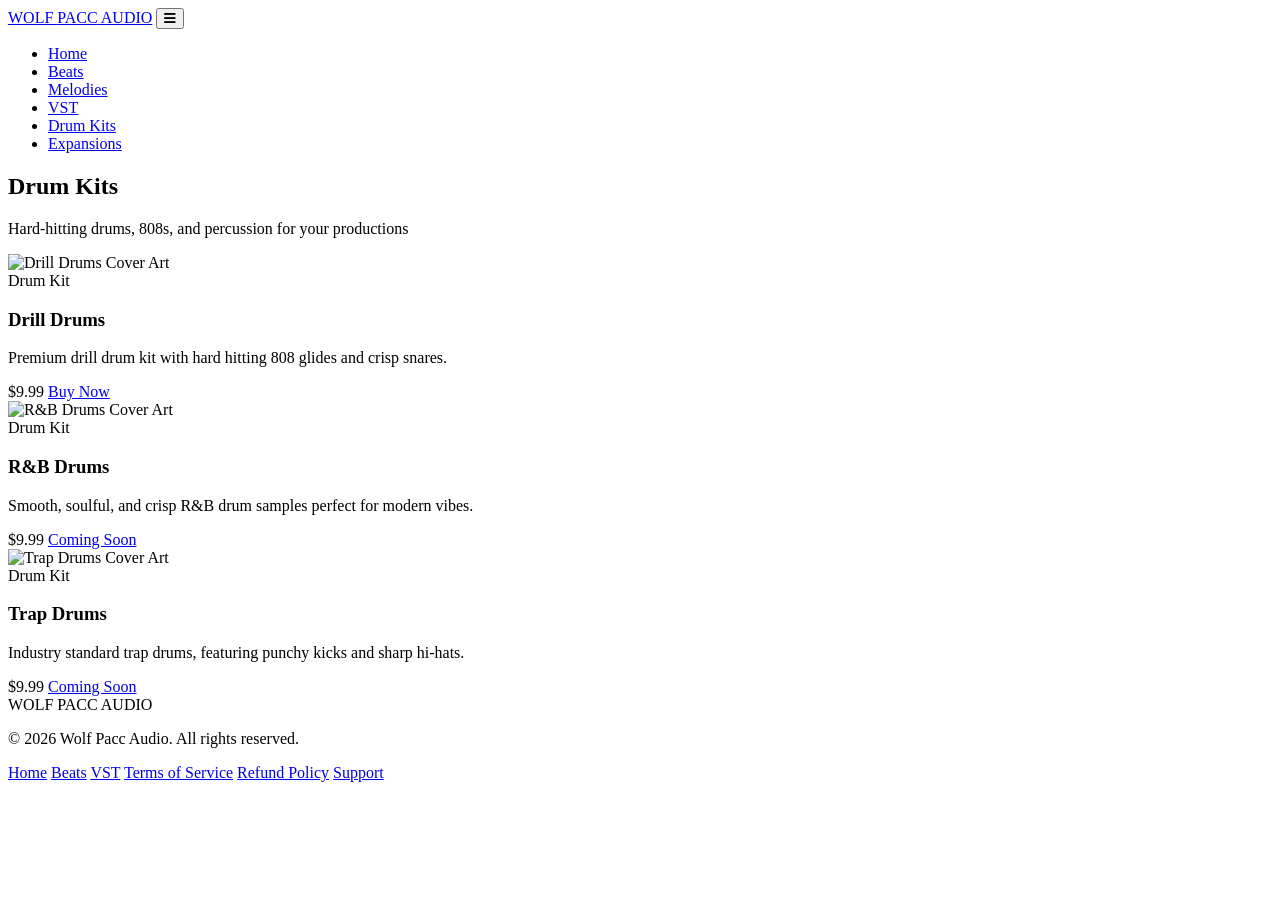
==== docs/drumkits.html @ 46423dc2 "Update: Drill Drum Kit Link, Terms of Service, Refund Policy" ====
<!DOCTYPE html>
<html lang="en">

<head>
    <meta charset="UTF-8">
    <meta name="viewport" content="width=device-width, initial-scale=1.0">
    <title>Drum Kits | Wolf Pacc Audio</title>
    <meta name="description"
        content="Premium drum kits and sample packs — kicks, snares, hi-hats, 808s, and percussion. Wolf Pacc Audio.">
    <link rel="preconnect" href="https://fonts.googleapis.com">
    <link rel="preconnect" href="https://fonts.gstatic.com" crossorigin>
    <link
        href="https://fonts.googleapis.com/css2?family=Exo+2:wght@300;500;700;900&family=Inter:wght@400;500;600&display=swap"
        rel="stylesheet">
    <link rel="stylesheet" href="https://cdnjs.cloudflare.com/ajax/libs/font-awesome/6.0.0/css/all.min.css">
    <link rel="stylesheet" href="styles.css">
    <link rel="icon" type="image/png" href="images/logo.png">
</head>

<body>

    <!-- NAVIGATION -->
    <nav class="nav">
        <div class="nav-content">
            <a href="index.html" class="nav-logo">WOLF <span>PACC</span> AUDIO</a>
            <button class="nav-toggle" id="nav-toggle" aria-label="Toggle menu">
                <i class="fas fa-bars"></i>
            </button>
            <ul class="nav-links" id="nav-links">
                <li><a href="index.html">Home</a></li>
                <li><a href="beats.html">Beats</a></li>
                <li><a href="melodies.html">Melodies</a></li>
                <li><a href="vst.html">VST</a></li>
                <li><a href="drumkits.html">Drum Kits</a></li>
                <li><a href="expansions.html">Expansions</a></li>
            </ul>
        </div>
    </nav>

    <!-- PAGE HEADER -->
    <section class="page-header">
        <div class="container">
            <h1>Drum Kits</h1>
            <p>Hard-hitting drums, 808s, and percussion for your productions</p>
        </div>
    </section>

    <!-- PRODUCT GRID -->
    <section class="category-page-grid">
        <div class="container">
            <div class="product-grid">

                <div class="product-card">
                    <div class="card-image">
                        <img src="images/cover_drill.png" alt="Drill Drums Cover Art">
                    </div>
                    <div class="card-body">
                        <span class="card-badge">Drum Kit</span>
                        <h3 class="card-title">Drill Drums</h3>
                        <p class="card-description">Premium drill drum kit with hard hitting 808 glides and crisp
                            snares.</p>
                        <div class="card-footer">
                            <span class="card-price"><span class="currency">$</span>9.99</span>
                            <a href="https://djdonlito412.gumroad.com/l/jztjk" class="btn btn-card">Buy Now</a>
                        </div>
                    </div>
                </div>

                <div class="product-card">
                    <div class="card-image">
                        <img src="images/cover_rb.png" alt="R&B Drums Cover Art">
                    </div>
                    <div class="card-body">
                        <span class="card-badge">Drum Kit</span>
                        <h3 class="card-title">R&B Drums</h3>
                        <p class="card-description">Smooth, soulful, and crisp R&B drum samples perfect for modern
                            vibes.</p>
                        <div class="card-footer">
                            <span class="card-price"><span class="currency">$</span>9.99</span>
                            <a href="#" class="btn btn-card">Coming Soon</a>
                        </div>
                    </div>
                </div>

                <div class="product-card">
                    <div class="card-image">
                        <img src="images/cover_trap.png" alt="Trap Drums Cover Art">
                    </div>
                    <div class="card-body">
                        <span class="card-badge">Drum Kit</span>
                        <h3 class="card-title">Trap Drums</h3>
                        <p class="card-description">Industry standard trap drums, featuring punchy kicks and sharp
                            hi-hats.</p>
                        <div class="card-footer">
                            <span class="card-price"><span class="currency">$</span>9.99</span>
                            <a href="#" class="btn btn-card">Coming Soon</a>
                        </div>
                    </div>
                </div>

            </div>
        </div>
    </section>

    <!-- FOOTER -->
    <footer class="footer">
        <div class="container">
            <div class="footer-content">
                <div class="brand-info">
                    <div class="footer-brand">WOLF <span>PACC</span> AUDIO</div>
                    <p>&copy; 2026 Wolf Pacc Audio. All rights reserved.</p>
                </div>
                <div class="footer-links">
                    <a href="index.html">Home</a>
                    <a href="beats.html">Beats</a>
                    <a href="vst.html">VST</a>
                    <a href="terms-of-service.html">Terms of Service</a>
                    <a href="refund-policy.html">Refund Policy</a>
                    <a href="mailto:support@wolfpaccaudio.com">Support</a>
                </div>
            </div>
        </div>
    </footer>

    <script>
        const navToggle = document.getElementById('nav-toggle');
        const navLinks = document.getElementById('nav-links');
        navToggle.addEventListener('click', () => {
            navLinks.classList.toggle('open');
            const icon = navToggle.querySelector('i');
            icon.className = navLinks.classList.contains('open') ? 'fas fa-times' : 'fas fa-bars';
        });
        navLinks.querySelectorAll('a').forEach(link => {
            link.addEventListener('click', () => {
                navLinks.classList.remove('open');
                navToggle.querySelector('i').className = 'fas fa-bars';
            });
        });
        const observer = new IntersectionObserver((entries) => {
            entries.forEach(entry => { if (entry.isIntersecting) entry.target.classList.add('visible'); });
        }, { threshold: 0.1 });
        document.querySelectorAll('.product-card').forEach(el => { el.classList.add('fade-in'); observer.observe(el); });
    </script>

</body>

</html>
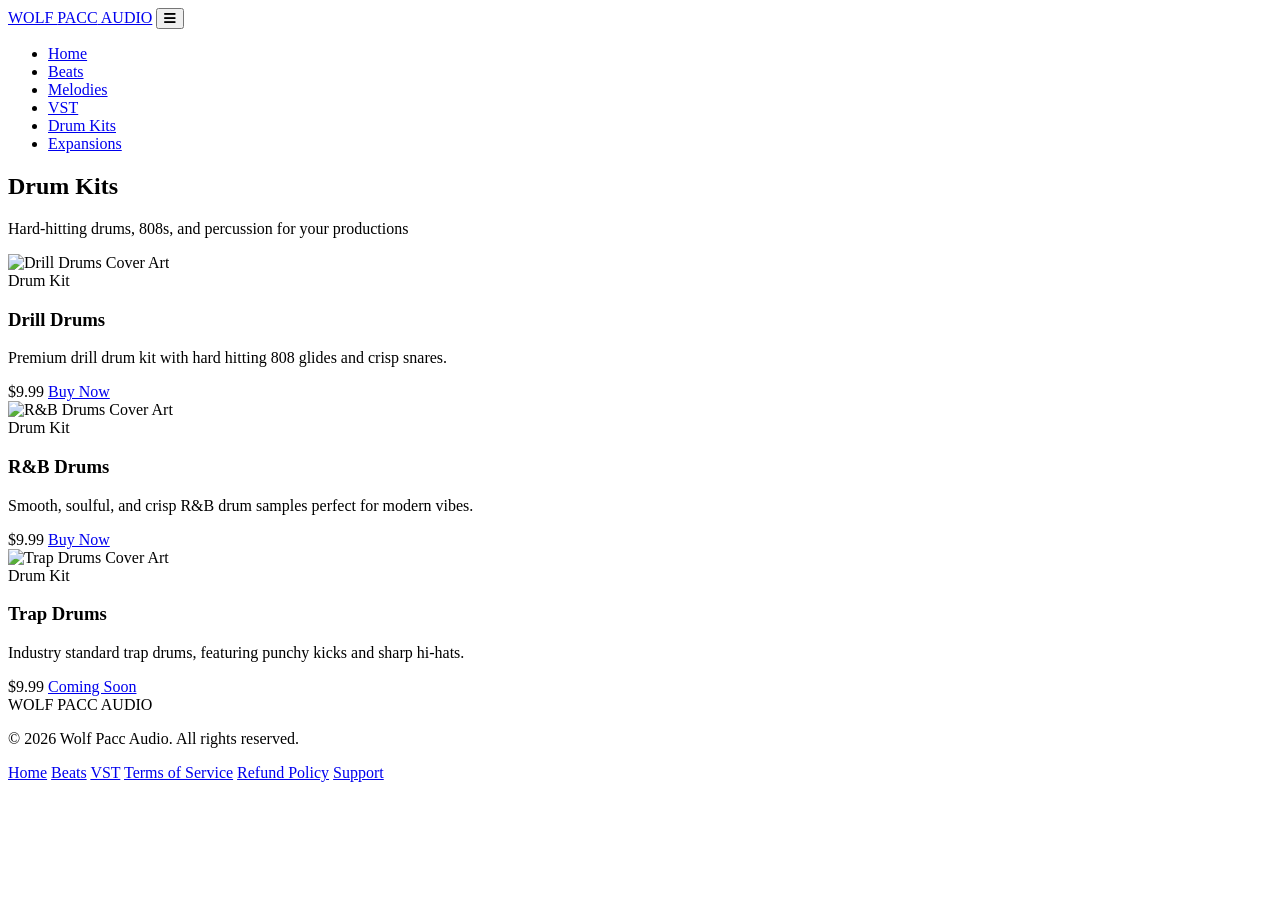
==== commit 06cb667e: "Update: Add Gumroad link for R&B Drum Kit" ====
--- a/docs/drumkits.html
+++ b/docs/drumkits.html
@@ -77,7 +77,7 @@
                             vibes.</p>
                         <div class="card-footer">
                             <span class="card-price"><span class="currency">$</span>9.99</span>
-                            <a href="#" class="btn btn-card">Coming Soon</a>
+                            <a href="https://djdonlito412.gumroad.com/l/exkhsq" class="btn btn-card">Buy Now</a>
                         </div>
                     </div>
                 </div>
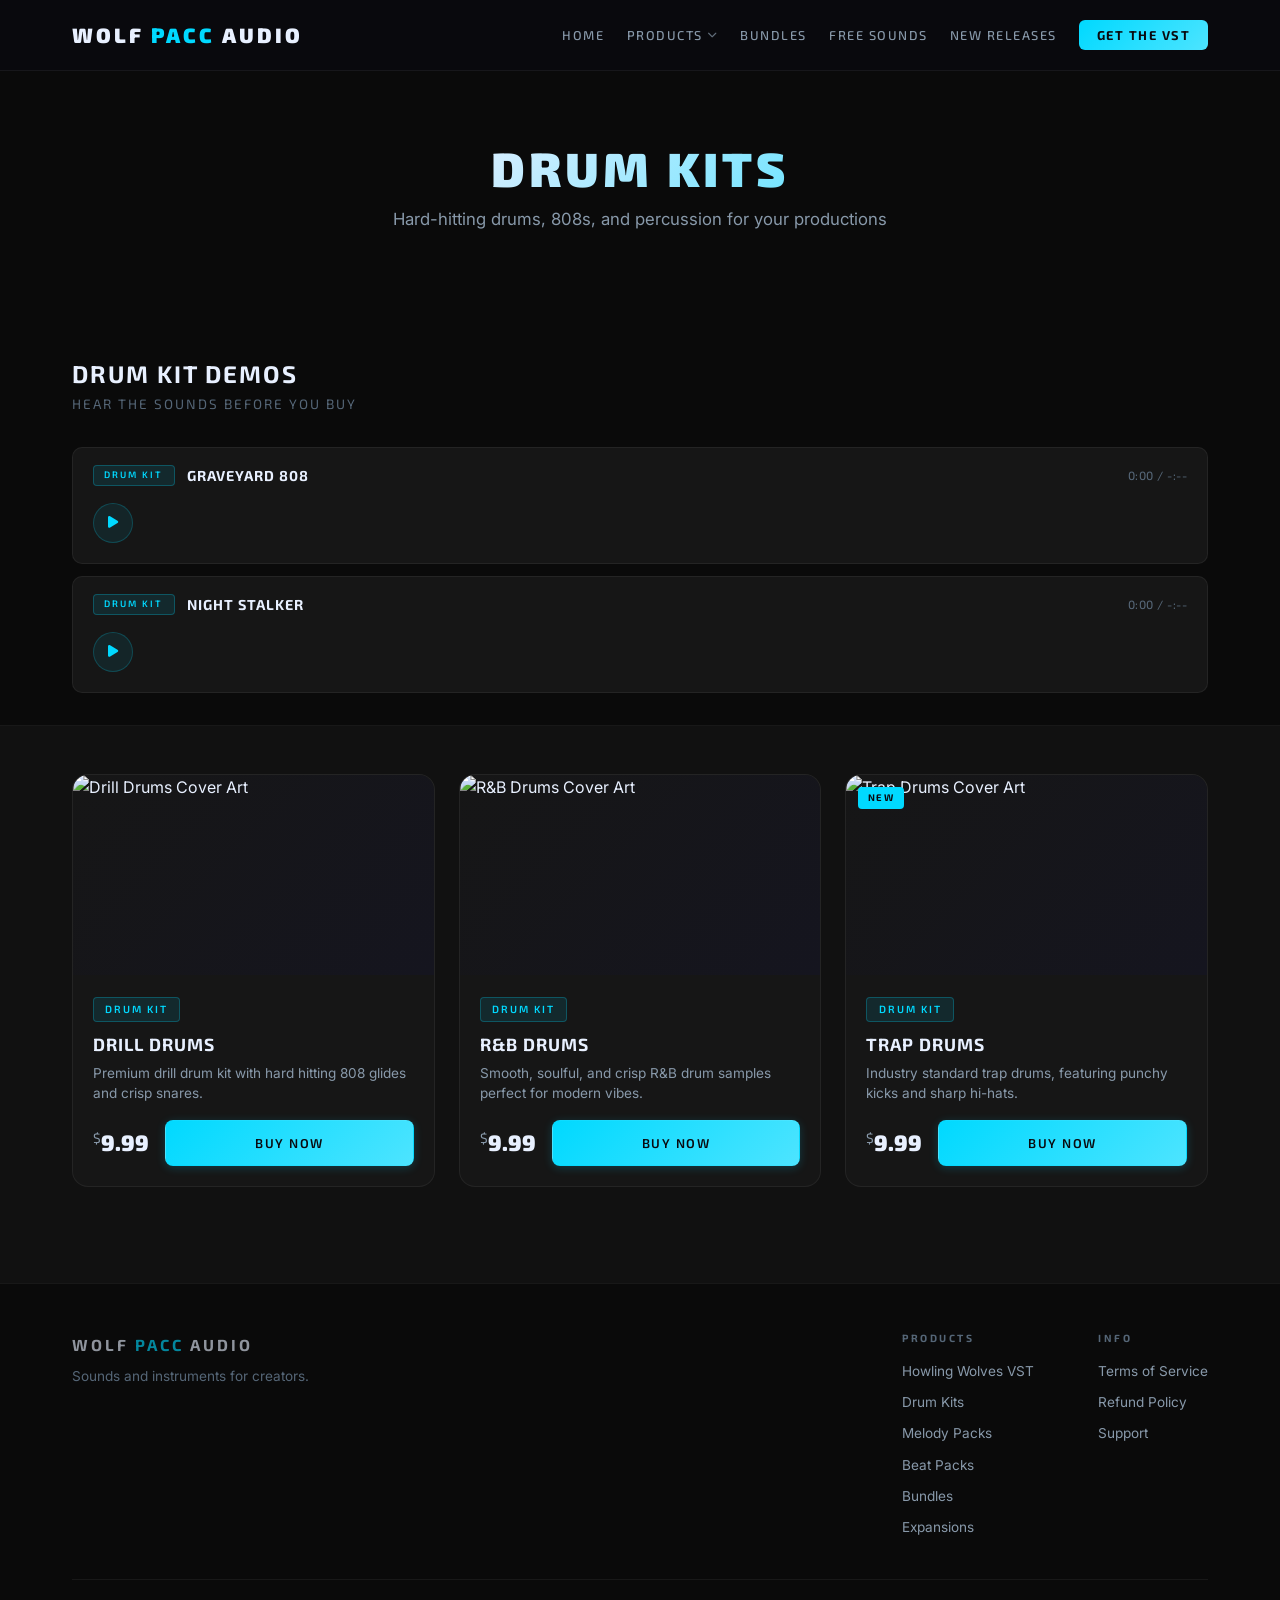
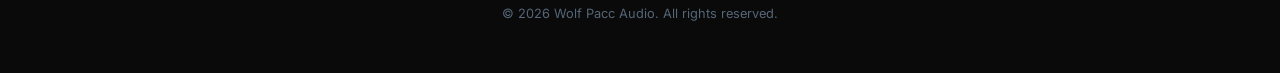
==== commit d5e45d7f: "Feature: Add Free Sounds page with email capture and download flow - Create free-sounds.html: landin" ====
--- a/docs/drumkits.html
+++ b/docs/drumkits.html
@@ -9,8 +9,7 @@
         content="Premium drum kits and sample packs — kicks, snares, hi-hats, 808s, and percussion. Wolf Pacc Audio.">
     <link rel="preconnect" href="https://fonts.googleapis.com">
     <link rel="preconnect" href="https://fonts.gstatic.com" crossorigin>
-    <link
-        href="https://fonts.googleapis.com/css2?family=Exo+2:wght@300;500;700;900&family=Inter:wght@400;500;600&display=swap"
+    <link href="https://fonts.googleapis.com/css2?family=Exo+2:wght@300;500;700;900&family=Inter:wght@400;500;600&display=swap"
         rel="stylesheet">
     <link rel="stylesheet" href="https://cdnjs.cloudflare.com/ajax/libs/font-awesome/6.0.0/css/all.min.css">
     <link rel="stylesheet" href="styles.css">
@@ -28,11 +27,62 @@
             </button>
             <ul class="nav-links" id="nav-links">
                 <li><a href="index.html">Home</a></li>
-                <li><a href="beats.html">Beats</a></li>
-                <li><a href="melodies.html">Melodies</a></li>
-                <li><a href="vst.html">VST</a></li>
-                <li><a href="drumkits.html">Drum Kits</a></li>
-                <li><a href="expansions.html">Expansions</a></li>
+                <li class="nav-dropdown">
+                    <button class="nav-dropdown-toggle" aria-expanded="false" aria-haspopup="true">
+                        Products <i class="fas fa-chevron-down nav-chevron"></i>
+                    </button>
+                    <ul class="nav-dropdown-menu" role="menu">
+                        <li>
+                            <a href="vst.html">
+                                <span class="ndm-icon"><i class="fas fa-wave-square"></i></span>
+                                <span class="ndm-text">
+                                    <span class="ndm-title">Howling Wolves VST</span>
+                                    <span class="ndm-sub">ROMpler &middot; 100+ presets</span>
+                                </span>
+                            </a>
+                        </li>
+                        <li>
+                            <a href="drumkits.html">
+                                <span class="ndm-icon"><i class="fas fa-drum"></i></span>
+                                <span class="ndm-text">
+                                    <span class="ndm-title">Drum Kits</span>
+                                    <span class="ndm-sub">Drill &middot; R&amp;B &middot; Trap</span>
+                                </span>
+                            </a>
+                        </li>
+                        <li>
+                            <a href="melodies.html">
+                                <span class="ndm-icon"><i class="fas fa-music"></i></span>
+                                <span class="ndm-text">
+                                    <span class="ndm-title">Melody Packs</span>
+                                    <span class="ndm-sub">WAV + MIDI loops</span>
+                                </span>
+                            </a>
+                        </li>
+                        <li>
+                            <a href="beats.html">
+                                <span class="ndm-icon"><i class="fas fa-headphones-alt"></i></span>
+                                <span class="ndm-text">
+                                    <span class="ndm-title">Beat Packs</span>
+                                    <span class="ndm-sub">Full instrumentals &middot; WAV</span>
+                                </span>
+                            </a>
+                        </li>
+                        <li>
+                            <a href="expansions.html">
+                                <span class="ndm-icon"><i class="fas fa-puzzle-piece"></i></span>
+                                <span class="ndm-text">
+                                    <span class="ndm-title">Expansions</span>
+                                    <span class="ndm-sub">Preset packs &middot; Add-ons</span>
+                                </span>
+                            </a>
+                        </li>
+                    </ul>
+                </li>
+                <li><a href="bundles.html">Bundles</a></li>
+                <li><a href="free-sounds.html">Free Sounds</a></li>
+                <li><a href="index.html#latest">New Releases</a></li>
+                <li><a href="vst.html" class="nav-cta-link">Get the VST</a></li>
             </ul>
         </div>
     </nav>
@@ -42,6 +92,59 @@
         <div class="container">
             <h1>Drum Kits</h1>
             <p>Hard-hitting drums, 808s, and percussion for your productions</p>
+        </div>
+    </section>
+
+    <!-- DEMO PLAYER SECTION -->
+    <section class="demo-player-section">
+        <div class="container">
+            <div class="dps-header">
+                <h2 class="dps-title">Drum Kit Demos</h2>
+                <p class="dps-sub">Hear the sounds before you buy</p>
+            </div>
+            <div class="dps-tracks">
+
+                <div class="wolf-player" data-src="audio/graveyard_808.wav">
+                    <div class="wp-info">
+                        <span class="wp-badge">Drum Kit</span>
+                        <span class="wp-title">Graveyard 808</span>
+                        <span class="wp-time-display">
+                            <span class="wp-current">0:00</span>
+                            <span> / </span>
+                            <span class="wp-total">-:--</span>
+                        </span>
+                    </div>
+                    <div class="wp-row">
+                        <button class="wp-play-btn" aria-label="Play Graveyard 808">
+                            <i class="fas fa-play"></i>
+                        </button>
+                        <div class="wp-waveform" role="slider" aria-label="Seek">
+                            <div class="wp-bars"></div>
+                        </div>
+                    </div>
+                </div>
+
+                <div class="wolf-player" data-src="audio/night_stalker.wav">
+                    <div class="wp-info">
+                        <span class="wp-badge">Drum Kit</span>
+                        <span class="wp-title">Night Stalker</span>
+                        <span class="wp-time-display">
+                            <span class="wp-current">0:00</span>
+                            <span> / </span>
+                            <span class="wp-total">-:--</span>
+                        </span>
+                    </div>
+                    <div class="wp-row">
+                        <button class="wp-play-btn" aria-label="Play Night Stalker">
+                            <i class="fas fa-play"></i>
+                        </button>
+                        <div class="wp-waveform" role="slider" aria-label="Seek">
+                            <div class="wp-bars"></div>
+                        </div>
+                    </div>
+                </div>
+
+            </div>
         </div>
     </section>
 
@@ -57,8 +160,7 @@
                     <div class="card-body">
                         <span class="card-badge">Drum Kit</span>
                         <h3 class="card-title">Drill Drums</h3>
-                        <p class="card-description">Premium drill drum kit with hard hitting 808 glides and crisp
-                            snares.</p>
+                        <p class="card-description">Premium drill drum kit with hard hitting 808 glides and crisp snares.</p>
                         <div class="card-footer">
                             <span class="card-price"><span class="currency">$</span>9.99</span>
                             <a href="https://djdonlito412.gumroad.com/l/jztjk" class="btn btn-card">Buy Now</a>
@@ -68,13 +170,12 @@
 
                 <div class="product-card">
                     <div class="card-image">
-                        <img src="images/cover_rb.png" alt="R&B Drums Cover Art">
+                        <img src="images/cover_rb.png" alt="R&amp;B Drums Cover Art">
                     </div>
                     <div class="card-body">
                         <span class="card-badge">Drum Kit</span>
-                        <h3 class="card-title">R&B Drums</h3>
-                        <p class="card-description">Smooth, soulful, and crisp R&B drum samples perfect for modern
-                            vibes.</p>
+                        <h3 class="card-title">R&amp;B Drums</h3>
+                        <p class="card-description">Smooth, soulful, and crisp R&amp;B drum samples perfect for modern vibes.</p>
                         <div class="card-footer">
                             <span class="card-price"><span class="currency">$</span>9.99</span>
                             <a href="https://djdonlito412.gumroad.com/l/exkhsq" class="btn btn-card">Buy Now</a>
@@ -85,15 +186,15 @@
                 <div class="product-card">
                     <div class="card-image">
                         <img src="images/cover_trap.png" alt="Trap Drums Cover Art">
+                        <span class="new-badge">New</span>
                     </div>
                     <div class="card-body">
                         <span class="card-badge">Drum Kit</span>
                         <h3 class="card-title">Trap Drums</h3>
-                        <p class="card-description">Industry standard trap drums, featuring punchy kicks and sharp
-                            hi-hats.</p>
+                        <p class="card-description">Industry standard trap drums, featuring punchy kicks and sharp hi-hats.</p>
                         <div class="card-footer">
                             <span class="card-price"><span class="currency">$</span>9.99</span>
-                            <a href="#" class="btn btn-card">Coming Soon</a>
+                            <a href="https://djdonlito412.gumroad.com/l/ydrso" class="btn btn-card">Buy Now</a>
                         </div>
                     </div>
                 </div>
@@ -105,35 +206,58 @@
     <!-- FOOTER -->
     <footer class="footer">
         <div class="container">
-            <div class="footer-content">
-                <div class="brand-info">
+            <div class="footer-top">
+                <div class="footer-brand-block">
                     <div class="footer-brand">WOLF <span>PACC</span> AUDIO</div>
-                    <p>&copy; 2026 Wolf Pacc Audio. All rights reserved.</p>
-                </div>
-                <div class="footer-links">
-                    <a href="index.html">Home</a>
-                    <a href="beats.html">Beats</a>
-                    <a href="vst.html">VST</a>
-                    <a href="terms-of-service.html">Terms of Service</a>
-                    <a href="refund-policy.html">Refund Policy</a>
-                    <a href="mailto:support@wolfpaccaudio.com">Support</a>
-                </div>
+                    <p class="footer-tagline">Sounds and instruments for creators.</p>
+                </div>
+                <div class="footer-nav-cols">
+                    <div class="footer-col">
+                        <h4 class="footer-col-title">Products</h4>
+                        <a href="vst.html">Howling Wolves VST</a>
+                        <a href="drumkits.html">Drum Kits</a>
+                        <a href="melodies.html">Melody Packs</a>
+                        <a href="beats.html">Beat Packs</a>
+                        <a href="bundles.html">Bundles</a>
+                        <a href="expansions.html">Expansions</a>
+                    </div>
+                    <div class="footer-col">
+                        <h4 class="footer-col-title">Info</h4>
+                        <a href="terms-of-service.html">Terms of Service</a>
+                        <a href="refund-policy.html">Refund Policy</a>
+                        <a href="mailto:support@wolfpaccaudio.com">Support</a>
+                    </div>
+                </div>
+            </div>
+            <div class="footer-bottom">
+                <p>&copy; 2026 Wolf Pacc Audio. All rights reserved.</p>
             </div>
         </div>
     </footer>
 
+    <script src="audio-player.js"></script>
     <script>
         const navToggle = document.getElementById('nav-toggle');
         const navLinks = document.getElementById('nav-links');
         navToggle.addEventListener('click', () => {
-            navLinks.classList.toggle('open');
-            const icon = navToggle.querySelector('i');
-            icon.className = navLinks.classList.contains('open') ? 'fas fa-times' : 'fas fa-bars';
+            const isOpen = navLinks.classList.toggle('open');
+            navToggle.querySelector('i').className = isOpen ? 'fas fa-times' : 'fas fa-bars';
+        });
+        document.querySelectorAll('.nav-dropdown-toggle').forEach(btn => {
+            btn.addEventListener('click', () => {
+                const dropdown = btn.closest('.nav-dropdown');
+                const isOpen = dropdown.classList.toggle('open');
+                btn.setAttribute('aria-expanded', String(isOpen));
+            });
         });
         navLinks.querySelectorAll('a').forEach(link => {
             link.addEventListener('click', () => {
                 navLinks.classList.remove('open');
                 navToggle.querySelector('i').className = 'fas fa-bars';
+                document.querySelectorAll('.nav-dropdown').forEach(d => {
+                    d.classList.remove('open');
+                    d.querySelector('.nav-dropdown-toggle')?.setAttribute('aria-expanded', 'false');
+                });
             });
         });
         const observer = new IntersectionObserver((entries) => {
@@ -144,4 +268,4 @@
 
 </body>
 
-</html>+</html>
--- a/docs/styles.css
+++ b/docs/styles.css
@@ -0,0 +1,2900 @@
+/* ═══════════════════════════════════════ */
+/* WOLF PACC AUDIO — Beat Store           */
+/* Dark Premium Wolf Den Aesthetic        */
+/* ═══════════════════════════════════════ */
+
+:root {
+    --bg-deep: #0a0a0a;
+    --bg-dark: #111111;
+    --bg-card: #161616;
+    --bg-card-hover: #1c1c1c;
+    --accent-gold: #00d9ff;
+    --accent-gold-light: #4de4ff;
+    --accent-gold-glow: rgba(0, 217, 255, 0.15);
+    --accent-silver: #00b8b8;
+    --text-white: #e8f0ff;
+    --text-muted: #8899aa;
+    --text-dim: #556677;
+    --border-subtle: rgba(255, 255, 255, 0.06);
+    --border-gold: rgba(0, 217, 255, 0.2);
+    --font-head: 'Exo 2', sans-serif;
+    --font-body: 'Inter', sans-serif;
+    --radius: 10px;
+    --radius-lg: 16px;
+    --transition: 0.3s ease;
+}
+
+* {
+    margin: 0;
+    padding: 0;
+    box-sizing: border-box;
+}
+
+html {
+    scroll-behavior: smooth;
+}
+
+body {
+    background-color: var(--bg-deep);
+    color: var(--text-white);
+    font-family: var(--font-body);
+    line-height: 1.6;
+    overflow-x: hidden;
+}
+
+/* ─── TYPOGRAPHY ─────────────────────── */
+h1,
+h2,
+h3,
+h4 {
+    font-family: var(--font-head);
+    text-transform: uppercase;
+    letter-spacing: 2px;
+    line-height: 1.2;
+}
+
+h1 {
+    font-weight: 900;
+}
+
+h2 {
+    font-weight: 700;
+    font-size: 2rem;
+    margin-bottom: 0.5rem;
+}
+
+.section-title {
+    text-align: center;
+    font-size: 2.2rem;
+    background: linear-gradient(135deg, var(--text-white) 30%, var(--accent-gold) 100%);
+    -webkit-background-clip: text;
+    -webkit-text-fill-color: transparent;
+    background-clip: text;
+    margin-bottom: 0.5rem;
+}
+
+.section-subtitle {
+    text-align: center;
+    color: var(--text-muted);
+    font-size: 1rem;
+    margin-bottom: 3rem;
+}
+
+.container {
+    max-width: 1200px;
+    margin: 0 auto;
+    padding: 0 2rem;
+}
+
+/* ─── NAVIGATION ─────────────────────── */
+.nav {
+    position: fixed;
+    top: 0;
+    left: 0;
+    right: 0;
+    z-index: 100;
+    background: rgba(10, 10, 15, 0.92);
+    backdrop-filter: blur(20px);
+    border-bottom: 1px solid var(--border-subtle);
+    transition: background var(--transition);
+}
+
+.nav-content {
+    max-width: 1200px;
+    margin: 0 auto;
+    padding: 0 2rem;
+    display: flex;
+    justify-content: space-between;
+    align-items: center;
+    height: 70px;
+}
+
+.nav-logo {
+    font-family: var(--font-head);
+    font-weight: 900;
+    font-size: 1.3rem;
+    text-transform: uppercase;
+    letter-spacing: 3px;
+    color: var(--text-white);
+    text-decoration: none;
+}
+
+.nav-logo span {
+    color: var(--accent-gold);
+}
+
+.nav-links {
+    display: flex;
+    list-style: none;
+    gap: 2rem;
+    align-items: center;
+}
+
+.nav-links a {
+    color: var(--text-muted);
+    text-decoration: none;
+    font-family: var(--font-head);
+    font-size: 0.8rem;
+    font-weight: 500;
+    text-transform: uppercase;
+    letter-spacing: 1.5px;
+    transition: color var(--transition);
+    position: relative;
+}
+
+.nav-links a::after {
+    content: '';
+    position: absolute;
+    bottom: -4px;
+    left: 0;
+    width: 0;
+    height: 2px;
+    background: var(--accent-gold);
+    transition: width var(--transition);
+}
+
+.nav-links a:hover {
+    color: var(--accent-gold);
+}
+
+.nav-links a:hover::after {
+    width: 100%;
+}
+
+.nav-toggle {
+    display: none;
+    background: none;
+    border: none;
+    color: var(--text-white);
+    font-size: 1.5rem;
+    cursor: pointer;
+}
+
+/* ─── HERO SECTION ───────────────────── */
+.hero {
+    min-height: 100vh;
+    width: 100%;
+    position: relative;
+    display: flex;
+    align-items: center;
+    justify-content: center;
+    text-align: center;
+    padding-top: 70px;
+    background: var(--bg-deep);
+    overflow: hidden;
+}
+
+.hero::before {
+    content: '';
+    position: absolute;
+    inset: 0;
+    background:
+        radial-gradient(ellipse at 20% 50%, rgba(0, 217, 255, 0.06) 0%, transparent 60%),
+        radial-gradient(ellipse at 80% 30%, rgba(0, 184, 184, 0.04) 0%, transparent 50%),
+        radial-gradient(ellipse at 50% 100%, rgba(0, 217, 255, 0.03) 0%, transparent 40%);
+    pointer-events: none;
+}
+
+.hero-content {
+    position: relative;
+    z-index: 2;
+    max-width: 800px;
+    padding: 2rem;
+    animation: heroFadeIn 1s ease-out;
+}
+
+.hero-brand {
+    font-family: var(--font-head);
+    font-weight: 900;
+    font-size: 4.5rem;
+    text-transform: uppercase;
+    letter-spacing: 6px;
+    line-height: 1.05;
+    margin-bottom: 0.5rem;
+    background: linear-gradient(135deg, #ffffff 20%, var(--accent-gold) 80%);
+    -webkit-background-clip: text;
+    -webkit-text-fill-color: transparent;
+    background-clip: text;
+}
+
+.hero-tagline {
+    font-family: var(--font-head);
+    font-size: 1.15rem;
+    font-weight: 300;
+    letter-spacing: 8px;
+    text-transform: uppercase;
+    color: var(--accent-gold);
+    margin-bottom: 1.5rem;
+    opacity: 0.85;
+}
+
+.hero-description {
+    font-size: 1.1rem;
+    color: var(--text-muted);
+    margin-bottom: 2.5rem;
+    line-height: 1.7;
+    max-width: 600px;
+    margin-left: auto;
+    margin-right: auto;
+}
+
+.hero-cta {
+    display: flex;
+    justify-content: center;
+    gap: 1rem;
+    flex-wrap: wrap;
+}
+
+.scroll-indicator {
+    position: absolute;
+    bottom: 2rem;
+    left: 50%;
+    transform: translateX(-50%);
+    z-index: 2;
+    animation: scrollBounce 2s ease-in-out infinite;
+}
+
+.scroll-indicator span {
+    color: var(--accent-gold);
+    font-size: 1.5rem;
+    opacity: 0.4;
+}
+
+/* ─── BUTTONS ────────────────────────── */
+.btn {
+    display: inline-flex;
+    justify-content: center;
+    align-items: center;
+    padding: 0.9rem 2.2rem;
+    min-width: 180px;
+    border-radius: var(--radius);
+    text-decoration: none;
+    font-family: var(--font-head);
+    font-weight: 600;
+    font-size: 0.9rem;
+    text-transform: uppercase;
+    letter-spacing: 1.5px;
+    transition: all var(--transition);
+    border: 1px solid transparent;
+    cursor: pointer;
+}
+
+.btn-primary {
+    background: linear-gradient(135deg, var(--accent-gold), var(--accent-gold-light));
+    color: #0a0a0f;
+    box-shadow: 0 4px 20px rgba(0, 217, 255, 0.25);
+}
+
+.btn-primary:hover {
+    box-shadow: 0 6px 30px rgba(0, 217, 255, 0.4);
+    transform: translateY(-2px);
+}
+
+.btn-outline {
+    background: transparent;
+    border: 1px solid var(--accent-gold);
+    color: var(--accent-gold);
+}
+
+.btn-outline:hover {
+    background: rgba(0, 217, 255, 0.1);
+    color: var(--accent-gold-light);
+    transform: translateY(-2px);
+}
+
+.btn-small {
+    padding: 0.65rem 1.5rem;
+    min-width: auto;
+    font-size: 0.8rem;
+}
+
+.btn-card {
+    width: 100%;
+    padding: 0.75rem 1.5rem;
+    min-width: auto;
+    font-size: 0.8rem;
+    background: linear-gradient(135deg, var(--accent-gold), var(--accent-gold-light));
+    color: #0a0a0f;
+    border-radius: 8px;
+    box-shadow: 0 2px 10px rgba(0, 217, 255, 0.2);
+}
+
+.btn-card:hover {
+    box-shadow: 0 4px 20px rgba(0, 217, 255, 0.35);
+    transform: translateY(-2px);
+}
+
+/* ─── FEATURED SECTION ───────────────── */
+.featured {
+    padding: 6rem 0;
+    background: var(--bg-deep);
+}
+
+.featured-grid {
+    display: grid;
+    grid-template-columns: repeat(3, 1fr);
+    gap: 1.5rem;
+}
+
+/* ─── PRODUCT CARD ───────────────────── */
+.product-card {
+    background: var(--bg-card);
+    border: 1px solid var(--border-subtle);
+    border-radius: var(--radius-lg);
+    overflow: hidden;
+    transition: transform var(--transition), border-color var(--transition), box-shadow var(--transition);
+}
+
+.product-card:hover {
+    transform: translateY(-6px);
+    border-color: var(--border-gold);
+    box-shadow: 0 15px 40px rgba(0, 0, 0, 0.4), 0 0 30px var(--accent-gold-glow);
+}
+
+.product-card.featured-card {
+    border-color: var(--border-gold);
+}
+
+.card-image {
+    width: 100%;
+    height: 200px;
+    background: linear-gradient(135deg, var(--bg-card) 0%, #15151f 100%);
+    display: flex;
+    align-items: center;
+    justify-content: center;
+    position: relative;
+    overflow: hidden;
+}
+
+.card-image img {
+    width: 100%;
+    height: 100%;
+    object-fit: cover;
+}
+
+.card-image-placeholder {
+    font-family: var(--font-head);
+    font-size: 0.75rem;
+    font-weight: 500;
+    text-transform: uppercase;
+    letter-spacing: 3px;
+    color: var(--text-dim);
+}
+
+.card-body {
+    padding: 1.25rem;
+}
+
+.card-badge {
+    display: inline-block;
+    background: rgba(0, 217, 255, 0.1);
+    border: 1px solid rgba(0, 217, 255, 0.25);
+    color: var(--accent-gold);
+    padding: 0.2rem 0.7rem;
+    border-radius: 4px;
+    font-family: var(--font-head);
+    font-weight: 600;
+    font-size: 0.65rem;
+    letter-spacing: 2px;
+    text-transform: uppercase;
+    margin-bottom: 0.75rem;
+}
+
+.card-title {
+    font-family: var(--font-head);
+    font-size: 1.1rem;
+    font-weight: 700;
+    color: var(--text-white);
+    text-transform: uppercase;
+    letter-spacing: 1px;
+    margin-bottom: 0.5rem;
+}
+
+.card-description {
+    font-size: 0.85rem;
+    color: var(--text-muted);
+    margin-bottom: 1rem;
+    line-height: 1.5;
+    display: -webkit-box;
+    -webkit-line-clamp: 2;
+    -webkit-box-orient: vertical;
+    overflow: hidden;
+}
+
+.card-footer {
+    display: flex;
+    justify-content: space-between;
+    align-items: center;
+    gap: 1rem;
+}
+
+.card-price {
+    font-family: var(--font-head);
+    font-size: 1.4rem;
+    font-weight: 900;
+    color: var(--text-white);
+}
+
+.card-price .currency {
+    font-size: 0.85rem;
+    font-weight: 400;
+    color: var(--text-muted);
+    vertical-align: top;
+    position: relative;
+    top: 2px;
+}
+
+/* ─── CATEGORY SECTIONS ──────────────── */
+.category-section {
+    padding: 5rem 0;
+}
+
+.category-section:nth-child(even) {
+    background: var(--bg-dark);
+}
+
+.category-section:nth-child(odd) {
+    background: var(--bg-deep);
+}
+
+.category-header {
+    display: flex;
+    justify-content: space-between;
+    align-items: center;
+    margin-bottom: 2rem;
+}
+
+.category-header h2 {
+    font-size: 1.6rem;
+    background: linear-gradient(135deg, var(--text-white) 40%, var(--accent-gold) 100%);
+    -webkit-background-clip: text;
+    -webkit-text-fill-color: transparent;
+    background-clip: text;
+}
+
+.view-all {
+    color: var(--accent-gold);
+    text-decoration: none;
+    font-family: var(--font-head);
+    font-size: 0.8rem;
+    font-weight: 500;
+    text-transform: uppercase;
+    letter-spacing: 1.5px;
+    transition: color var(--transition);
+}
+
+.view-all:hover {
+    color: var(--accent-gold-light);
+}
+
+.product-grid {
+    display: grid;
+    grid-template-columns: repeat(3, 1fr);
+    gap: 1.5rem;
+}
+
+/* ─── ABOUT SECTION ──────────────────── */
+.about {
+    padding: 6rem 0;
+    background: var(--bg-dark);
+}
+
+.about-content {
+    max-width: 700px;
+    margin: 0 auto;
+    text-align: center;
+}
+
+.about-content p {
+    color: var(--text-muted);
+    font-size: 1.05rem;
+    line-height: 1.8;
+    margin-bottom: 1.5rem;
+}
+
+.about-divider {
+    width: 60px;
+    height: 2px;
+    background: var(--accent-gold);
+    margin: 2rem auto;
+    opacity: 0.5;
+}
+
+/* ─── FOOTER ─────────────────────────── */
+.footer {
+    padding: 3rem 0;
+    border-top: 1px solid var(--border-subtle);
+    background: var(--bg-deep);
+}
+
+.footer-content {
+    display: flex;
+    justify-content: space-between;
+    align-items: center;
+}
+
+.footer-brand {
+    font-family: var(--font-head);
+    font-weight: 700;
+    font-size: 0.9rem;
+    text-transform: uppercase;
+    letter-spacing: 2px;
+    color: var(--text-white);
+    opacity: 0.6;
+    margin-bottom: 0.35rem;
+}
+
+.footer-brand span {
+    color: var(--accent-gold);
+}
+
+.brand-info p {
+    color: var(--text-muted);
+    font-size: 0.8rem;
+    opacity: 0.5;
+}
+
+.footer-links a {
+    color: var(--text-muted);
+    text-decoration: none;
+    margin-left: 2rem;
+    font-size: 0.8rem;
+    font-family: var(--font-head);
+    text-transform: uppercase;
+    letter-spacing: 1px;
+    transition: color var(--transition);
+}
+
+.footer-links a:hover {
+    color: var(--accent-gold);
+}
+
+/* ─── ANIMATIONS ─────────────────────── */
+@keyframes heroFadeIn {
+    from {
+        opacity: 0;
+        transform: translateY(30px);
+    }
+
+    to {
+        opacity: 1;
+        transform: translateY(0);
+    }
+}
+
+@keyframes scrollBounce {
+
+    0%,
+    100% {
+        transform: translateX(-50%) translateY(0);
+    }
+
+    50% {
+        transform: translateX(-50%) translateY(10px);
+    }
+}
+
+/* Scroll reveal */
+.fade-in {
+    opacity: 0;
+    transform: translateY(25px);
+    transition: opacity 0.6s ease, transform 0.6s ease;
+}
+
+.fade-in.visible {
+    opacity: 1;
+    transform: translateY(0);
+}
+
+/* Stagger product cards */
+.product-card.fade-in:nth-child(2) {
+    transition-delay: 0.1s;
+}
+
+.product-card.fade-in:nth-child(3) {
+    transition-delay: 0.2s;
+}
+
+/* ─── RESPONSIVE ─────────────────────── */
+
+/* Tablet */
+@media (max-width: 1024px) {
+
+    .featured-grid,
+    .product-grid {
+        grid-template-columns: repeat(2, 1fr);
+    }
+}
+
+/* Mobile */
+@media (max-width: 768px) {
+    .nav-links {
+        display: none;
+        position: absolute;
+        top: 70px;
+        left: 0;
+        right: 0;
+        background: rgba(10, 10, 15, 0.97);
+        backdrop-filter: blur(20px);
+        flex-direction: column;
+        padding: 2rem;
+        gap: 1.5rem;
+        border-bottom: 1px solid var(--border-subtle);
+    }
+
+    .nav-links.open {
+        display: flex;
+    }
+
+    .nav-toggle {
+        display: block;
+    }
+
+    .hero-brand {
+        font-size: 2.8rem;
+        letter-spacing: 4px;
+    }
+
+    .hero-tagline {
+        font-size: 0.9rem;
+        letter-spacing: 5px;
+    }
+
+    .hero-description {
+        font-size: 1rem;
+    }
+
+    .section-title {
+        font-size: 1.6rem;
+    }
+
+    .featured-grid,
+    .product-grid {
+        grid-template-columns: 1fr;
+    }
+
+    .category-header {
+        flex-direction: column;
+        align-items: flex-start;
+        gap: 0.5rem;
+    }
+
+    .footer-content {
+        flex-direction: column;
+        gap: 2rem;
+        text-align: center;
+    }
+
+    .footer-links a {
+        margin: 0 1rem;
+    }
+
+    .hero-cta {
+        flex-direction: column;
+        align-items: center;
+    }
+
+    .btn {
+        min-width: 220px;
+    }
+}
+
+@media (max-width: 480px) {
+    .hero-brand {
+        font-size: 2rem;
+        letter-spacing: 3px;
+    }
+
+    .nav-logo {
+        font-size: 1rem;
+        letter-spacing: 2px;
+    }
+}
+
+/* ─── CATEGORY PAGE HEADER ───────────── */
+.page-header {
+    padding: 140px 0 4rem;
+    text-align: center;
+    background: var(--bg-deep);
+}
+
+.page-header h1 {
+    font-family: var(--font-head);
+    font-weight: 900;
+    font-size: 3rem;
+    text-transform: uppercase;
+    letter-spacing: 4px;
+    background: linear-gradient(135deg, var(--text-white) 30%, var(--accent-gold) 100%);
+    -webkit-background-clip: text;
+    -webkit-text-fill-color: transparent;
+    background-clip: text;
+    margin-bottom: 0.5rem;
+}
+
+.page-header p {
+    color: var(--text-muted);
+    font-size: 1.05rem;
+}
+
+.category-page-grid {
+    padding: 3rem 0 6rem;
+    background: var(--bg-dark);
+}
+
+/* ─── SUCCESS PAGE ───────────────────── */
+.success-hero {
+    padding: 150px 0 80px;
+    text-align: center;
+}
+
+.check-icon {
+    font-size: 4rem;
+    color: var(--accent-gold);
+    margin-bottom: 1.5rem;
+    filter: drop-shadow(0 0 20px rgba(0, 217, 255, 0.3));
+}
+
+.success-headline {
+    font-family: var(--font-head);
+    font-weight: 900;
+    font-size: 3rem;
+    text-transform: uppercase;
+    letter-spacing: 3px;
+    background: linear-gradient(135deg, #ffffff 20%, var(--accent-gold) 80%);
+    -webkit-background-clip: text;
+    -webkit-text-fill-color: transparent;
+    background-clip: text;
+    margin-bottom: 0.5rem;
+}
+
+.success-tagline {
+    font-family: var(--font-head);
+    font-size: 1rem;
+    font-weight: 500;
+    letter-spacing: 5px;
+    text-transform: uppercase;
+    color: var(--accent-gold);
+    margin-bottom: 1rem;
+    opacity: 0.8;
+}
+
+.success-subtitle {
+    color: var(--text-muted);
+    font-size: 1.05rem;
+    margin-bottom: 2rem;
+}
+
+.download-grid {
+    display: grid;
+    grid-template-columns: repeat(auto-fit, minmax(280px, 1fr));
+    gap: 2rem;
+    max-width: 700px;
+    margin: 3rem auto;
+}
+
+.download-card {
+    background: var(--bg-card);
+    border: 1px solid var(--border-subtle);
+    border-radius: var(--radius-lg);
+    padding: 2.5rem 2rem;
+    transition: all var(--transition);
+    text-align: center;
+}
+
+.download-card:hover {
+    border-color: var(--border-gold);
+    transform: translateY(-4px);
+    box-shadow: 0 10px 30px rgba(0, 0, 0, 0.3);
+}
+
+.os-icon {
+    font-size: 2.5rem;
+    margin-bottom: 1rem;
+    color: var(--accent-silver);
+    opacity: 0.8;
+}
+
+.download-card h3 {
+    font-family: var(--font-head);
+    font-size: 1.2rem;
+    font-weight: 700;
+    text-transform: uppercase;
+    letter-spacing: 2px;
+    margin-bottom: 0.5rem;
+}
+
+.download-card p {
+    color: var(--text-muted);
+    font-size: 0.85rem;
+    margin-bottom: 1.25rem;
+}
+
+.download-btn {
+    display: inline-flex;
+    align-items: center;
+    gap: 8px;
+    padding: 0.85rem 2rem;
+    background: linear-gradient(135deg, var(--accent-gold), var(--accent-gold-light));
+    color: #0a0a0f;
+    text-decoration: none;
+    border-radius: 8px;
+    font-family: var(--font-head);
+    font-weight: 700;
+    font-size: 0.85rem;
+    text-transform: uppercase;
+    letter-spacing: 1px;
+    transition: all var(--transition);
+}
+
+.download-btn:hover {
+    transform: translateY(-2px);
+    box-shadow: 0 4px 20px rgba(0, 217, 255, 0.3);
+}
+
+.instructions {
+    max-width: 600px;
+    margin: 2.5rem auto;
+    text-align: left;
+    background: var(--bg-card);
+    padding: 2rem;
+    border-radius: var(--radius-lg);
+    border: 1px solid var(--border-subtle);
+}
+
+.instructions h3 {
+    font-family: var(--font-head);
+    color: var(--accent-gold);
+    font-size: 1rem;
+    letter-spacing: 2px;
+    margin-bottom: 1rem;
+}
+
+.instructions ol {
+    padding-left: 1.25rem;
+    color: var(--text-muted);
+}
+
+.instructions li {
+    margin-bottom: 0.6rem;
+    font-size: 0.9rem;
+}
+
+.back-link {
+    color: var(--text-muted);
+    text-decoration: none;
+    font-size: 0.85rem;
+    margin-top: 2rem;
+    display: inline-block;
+    transition: color var(--transition);
+}
+
+.back-link:hover {
+    color: var(--accent-gold);
+}
+
+.support-link {
+    color: var(--accent-gold);
+    text-decoration: none;
+    transition: color var(--transition);
+}
+
+.support-link:hover {
+    color: var(--accent-gold-light);
+}
+
+/* ═══════════════════════════════════════════ */
+/* HOMEPAGE — NEW SECTIONS                     */
+/* ═══════════════════════════════════════════ */
+
+/* ─── NAV CTA LINK ────────────────────────── */
+.nav-cta-link {
+    background: linear-gradient(135deg, var(--accent-gold), var(--accent-gold-light));
+    color: #0a0a0f !important;
+    padding: 0.45rem 1.1rem;
+    border-radius: 6px;
+    font-weight: 700 !important;
+    transition: all var(--transition) !important;
+}
+
+.nav-cta-link::after {
+    display: none !important;
+}
+
+.nav-cta-link:hover {
+    box-shadow: 0 4px 16px rgba(0, 217, 255, 0.35);
+    transform: translateY(-1px);
+    color: #0a0a0f !important;
+}
+
+/* ─── HERO (REDESIGNED) ───────────────────── */
+.hero-inner {
+    position: relative;
+    z-index: 2;
+    display: flex;
+    align-items: center;
+    justify-content: space-between;
+    gap: 3rem;
+    width: 100%;
+    max-width: 1200px;
+    padding: 0 2rem;
+    text-align: left;
+}
+
+.hero-content {
+    flex: 1;
+    max-width: 560px;
+    animation: heroFadeIn 1s ease-out;
+}
+
+.hero-eyebrow {
+    font-family: var(--font-head);
+    font-size: 0.75rem;
+    font-weight: 500;
+    letter-spacing: 5px;
+    text-transform: uppercase;
+    color: var(--accent-gold);
+    margin-bottom: 1.2rem;
+    opacity: 0.85;
+}
+
+.hero-headline {
+    font-family: var(--font-head);
+    font-weight: 900;
+    font-size: 3.6rem;
+    text-transform: none;
+    letter-spacing: -0.5px;
+    line-height: 1.1;
+    margin-bottom: 1.2rem;
+    background: linear-gradient(135deg, #ffffff 30%, var(--accent-gold) 100%);
+    -webkit-background-clip: text;
+    -webkit-text-fill-color: transparent;
+    background-clip: text;
+}
+
+.hero-sub {
+    font-size: 1.05rem;
+    color: var(--text-muted);
+    line-height: 1.7;
+    margin-bottom: 2.2rem;
+    max-width: 480px;
+}
+
+.hero-cta {
+    display: flex;
+    gap: 1rem;
+    flex-wrap: wrap;
+}
+
+/* Hero visual — VST screenshot */
+.hero-visual {
+    flex: 1;
+    max-width: 540px;
+    animation: heroFadeIn 1.2s ease-out;
+    position: relative;
+}
+
+.hero-vst-frame {
+    position: relative;
+    border-radius: var(--radius-lg);
+    overflow: hidden;
+    border: 1px solid var(--border-gold);
+    box-shadow:
+        0 0 60px rgba(0, 217, 255, 0.12),
+        0 30px 60px rgba(0, 0, 0, 0.6);
+}
+
+.hero-vst-frame img {
+    width: 100%;
+    height: auto;
+    display: block;
+}
+
+.hero-vst-glow {
+    position: absolute;
+    inset: 0;
+    background: linear-gradient(180deg, transparent 60%, rgba(0, 217, 255, 0.06) 100%);
+    pointer-events: none;
+}
+
+/* ─── PRODUCT TYPES SECTION ───────────────── */
+.product-types {
+    padding: 6rem 0;
+    background: var(--bg-dark);
+}
+
+.type-grid {
+    display: grid;
+    grid-template-columns: repeat(4, 1fr);
+    gap: 1.5rem;
+}
+
+.type-card {
+    display: flex;
+    flex-direction: column;
+    background: var(--bg-card);
+    border: 1px solid var(--border-subtle);
+    border-radius: var(--radius-lg);
+    padding: 2rem 1.5rem;
+    text-decoration: none;
+    color: var(--text-white);
+    transition: all var(--transition);
+    cursor: pointer;
+}
+
+.type-card:hover {
+    border-color: var(--border-gold);
+    transform: translateY(-6px);
+    box-shadow: 0 15px 40px rgba(0, 0, 0, 0.4), 0 0 30px var(--accent-gold-glow);
+}
+
+.type-icon {
+    width: 52px;
+    height: 52px;
+    background: var(--accent-gold-glow);
+    border: 1px solid var(--border-gold);
+    border-radius: 12px;
+    display: flex;
+    align-items: center;
+    justify-content: center;
+    font-size: 1.4rem;
+    color: var(--accent-gold);
+    margin-bottom: 1.25rem;
+    transition: all var(--transition);
+}
+
+.type-card:hover .type-icon {
+    background: rgba(0, 217, 255, 0.2);
+    box-shadow: 0 0 20px rgba(0, 217, 255, 0.2);
+}
+
+.type-title {
+    font-family: var(--font-head);
+    font-size: 0.95rem;
+    font-weight: 700;
+    text-transform: uppercase;
+    letter-spacing: 1.5px;
+    color: var(--text-white);
+    margin-bottom: 0.6rem;
+}
+
+.type-desc {
+    font-size: 0.85rem;
+    color: var(--text-muted);
+    line-height: 1.6;
+    flex: 1;
+    margin-bottom: 1.25rem;
+}
+
+.type-link {
+    font-family: var(--font-head);
+    font-size: 0.75rem;
+    font-weight: 600;
+    text-transform: uppercase;
+    letter-spacing: 1.5px;
+    color: var(--accent-gold);
+    transition: color var(--transition);
+    display: flex;
+    align-items: center;
+    gap: 6px;
+}
+
+.type-card:hover .type-link {
+    color: var(--accent-gold-light);
+}
+
+/* ─── SOUND DEMOS SECTION ─────────────────── */
+.sound-demos {
+    padding: 6rem 0;
+    background: var(--bg-deep);
+}
+
+.demo-grid {
+    display: grid;
+    grid-template-columns: repeat(2, 1fr);
+    gap: 1.5rem;
+}
+
+.demo-card {
+    background: var(--bg-card);
+    border: 1px solid var(--border-subtle);
+    border-radius: var(--radius-lg);
+    padding: 1.5rem;
+    transition: border-color var(--transition);
+    display: flex;
+    flex-direction: column;
+    gap: 1rem;
+}
+
+.demo-card:hover {
+    border-color: var(--border-gold);
+}
+
+.demo-header {
+    display: flex;
+    align-items: center;
+    gap: 0.75rem;
+}
+
+.demo-badge {
+    display: inline-block;
+    background: rgba(0, 217, 255, 0.1);
+    border: 1px solid rgba(0, 217, 255, 0.25);
+    color: var(--accent-gold);
+    padding: 0.2rem 0.7rem;
+    border-radius: 4px;
+    font-family: var(--font-head);
+    font-weight: 600;
+    font-size: 0.6rem;
+    letter-spacing: 2px;
+    text-transform: uppercase;
+    white-space: nowrap;
+}
+
+.demo-name {
+    font-family: var(--font-head);
+    font-size: 0.9rem;
+    font-weight: 700;
+    text-transform: uppercase;
+    letter-spacing: 1px;
+    color: var(--text-white);
+}
+
+.demo-card audio {
+    width: 100%;
+    height: 36px;
+    accent-color: var(--accent-gold);
+    border-radius: 4px;
+}
+
+.demo-cta {
+    font-family: var(--font-head);
+    font-size: 0.75rem;
+    font-weight: 600;
+    text-transform: uppercase;
+    letter-spacing: 1.5px;
+    color: var(--accent-gold);
+    text-decoration: none;
+    transition: color var(--transition);
+    align-self: flex-start;
+}
+
+.demo-cta:hover {
+    color: var(--accent-gold-light);
+}
+
+/* ─── FEATURED SECTION (4-column) ────────── */
+.featured {
+    padding: 6rem 0;
+    background: var(--bg-dark);
+}
+
+.featured-grid {
+    display: grid;
+    grid-template-columns: repeat(4, 1fr);
+    gap: 1.5rem;
+}
+
+/* Card image backgrounds for placeholder cards */
+.card-image-bg {
+    width: 100%;
+    height: 200px;
+    display: flex;
+    align-items: center;
+    justify-content: center;
+    position: relative;
+    overflow: hidden;
+}
+
+.card-image-bg--blue {
+    background: linear-gradient(135deg, #0a0a1a 0%, #0d1a2e 50%, #0a1020 100%);
+}
+
+.card-image-bg--red {
+    background: linear-gradient(135deg, #0f0a0a 0%, #1a0d0d 50%, #0f0a0a 100%);
+}
+
+.card-image-bg--green {
+    background: linear-gradient(135deg, #0a150a 0%, #0d1f12 50%, #0a150a 100%);
+}
+
+.card-icon-placeholder {
+    font-size: 2.5rem;
+    color: var(--accent-gold);
+    opacity: 0.25;
+}
+
+/* ─── BUNDLES SECTION ─────────────────────── */
+.bundles {
+    padding: 6rem 0;
+    background: var(--bg-deep);
+}
+
+.bundle-grid {
+    display: grid;
+    grid-template-columns: repeat(3, 1fr);
+    gap: 1.5rem;
+    align-items: start;
+}
+
+.bundle-card {
+    background: var(--bg-card);
+    border: 1px solid var(--border-subtle);
+    border-radius: var(--radius-lg);
+    padding: 2rem;
+    transition: all var(--transition);
+}
+
+.bundle-card:hover {
+    border-color: var(--border-gold);
+    transform: translateY(-4px);
+    box-shadow: 0 10px 30px rgba(0, 0, 0, 0.3);
+}
+
+.bundle-card--featured {
+    border-color: var(--border-gold);
+    background: linear-gradient(160deg, var(--bg-card) 0%, #0d1a1a 100%);
+    box-shadow: 0 0 40px var(--accent-gold-glow);
+}
+
+.bundle-badge-row {
+    display: flex;
+    align-items: center;
+    justify-content: space-between;
+    margin-bottom: 1.25rem;
+}
+
+.bundle-tag {
+    display: inline-block;
+    background: rgba(0, 217, 255, 0.1);
+    border: 1px solid rgba(0, 217, 255, 0.25);
+    color: var(--accent-gold);
+    padding: 0.2rem 0.7rem;
+    border-radius: 4px;
+    font-family: var(--font-head);
+    font-weight: 600;
+    font-size: 0.6rem;
+    letter-spacing: 2px;
+    text-transform: uppercase;
+}
+
+.bundle-save {
+    font-family: var(--font-head);
+    font-size: 0.7rem;
+    font-weight: 700;
+    text-transform: uppercase;
+    letter-spacing: 1.5px;
+    color: #0a0a0f;
+    background: var(--accent-gold);
+    padding: 0.2rem 0.6rem;
+    border-radius: 4px;
+}
+
+.bundle-title {
+    font-family: var(--font-head);
+    font-size: 1.05rem;
+    font-weight: 700;
+    text-transform: uppercase;
+    letter-spacing: 1px;
+    color: var(--text-white);
+    margin-bottom: 0.6rem;
+}
+
+.bundle-desc {
+    font-size: 0.85rem;
+    color: var(--text-muted);
+    line-height: 1.6;
+    margin-bottom: 1.25rem;
+}
+
+.bundle-includes {
+    list-style: none;
+    margin-bottom: 1.5rem;
+    display: flex;
+    flex-direction: column;
+    gap: 0.5rem;
+}
+
+.bundle-includes li {
+    display: flex;
+    align-items: center;
+    gap: 0.6rem;
+    font-size: 0.85rem;
+    color: var(--text-muted);
+}
+
+.bundle-includes li i {
+    color: var(--accent-gold);
+    font-size: 0.75rem;
+    flex-shrink: 0;
+}
+
+.bundle-footer {
+    display: flex;
+    align-items: center;
+    justify-content: space-between;
+    gap: 1rem;
+    flex-wrap: wrap;
+}
+
+.bundle-price {
+    font-family: var(--font-head);
+    font-size: 1.3rem;
+    font-weight: 900;
+    color: var(--text-white);
+}
+
+.bundle-was {
+    font-size: 0.85rem;
+    font-weight: 400;
+    color: var(--text-dim);
+    text-decoration: line-through;
+    margin-left: 4px;
+}
+
+/* ─── LATEST RELEASES ─────────────────────── */
+.latest-releases {
+    padding: 6rem 0;
+    background: var(--bg-dark);
+}
+
+.section-header-row {
+    display: flex;
+    justify-content: space-between;
+    align-items: center;
+    margin-bottom: 2rem;
+}
+
+.section-title-left {
+    font-family: var(--font-head);
+    font-weight: 700;
+    font-size: 1.8rem;
+    text-transform: uppercase;
+    letter-spacing: 2px;
+    background: linear-gradient(135deg, var(--text-white) 30%, var(--accent-gold) 100%);
+    -webkit-background-clip: text;
+    -webkit-text-fill-color: transparent;
+    background-clip: text;
+}
+
+.new-badge {
+    position: absolute;
+    top: 12px;
+    left: 12px;
+    background: var(--accent-gold);
+    color: #0a0a0f;
+    font-family: var(--font-head);
+    font-size: 0.6rem;
+    font-weight: 700;
+    text-transform: uppercase;
+    letter-spacing: 1.5px;
+    padding: 0.2rem 0.6rem;
+    border-radius: 4px;
+    z-index: 2;
+}
+
+/* ─── FREE SOUNDS SECTION ─────────────────── */
+.free-sounds {
+    padding: 6rem 0;
+    background: var(--bg-deep);
+    border-top: 1px solid var(--border-subtle);
+    border-bottom: 1px solid var(--border-subtle);
+}
+
+.free-inner {
+    display: flex;
+    align-items: center;
+    gap: 4rem;
+}
+
+.free-text {
+    flex: 1;
+    max-width: 520px;
+}
+
+.free-eyebrow {
+    display: inline-flex;
+    align-items: center;
+    gap: 8px;
+    font-family: var(--font-head);
+    font-size: 0.75rem;
+    font-weight: 600;
+    text-transform: uppercase;
+    letter-spacing: 3px;
+    color: var(--accent-gold);
+    margin-bottom: 1rem;
+}
+
+.free-title {
+    font-family: var(--font-head);
+    font-size: 2.4rem;
+    font-weight: 900;
+    text-transform: uppercase;
+    letter-spacing: 2px;
+    background: linear-gradient(135deg, #ffffff 30%, var(--accent-gold) 100%);
+    -webkit-background-clip: text;
+    -webkit-text-fill-color: transparent;
+    background-clip: text;
+    margin-bottom: 1rem;
+}
+
+.free-desc {
+    font-size: 1rem;
+    color: var(--text-muted);
+    line-height: 1.7;
+    margin-bottom: 1.5rem;
+}
+
+.free-includes {
+    list-style: none;
+    margin-bottom: 2rem;
+    display: flex;
+    flex-direction: column;
+    gap: 0.6rem;
+}
+
+.free-includes li {
+    display: flex;
+    align-items: center;
+    gap: 0.7rem;
+    font-size: 0.9rem;
+    color: var(--text-muted);
+}
+
+.free-includes li i {
+    color: var(--accent-gold);
+    font-size: 0.9rem;
+    flex-shrink: 0;
+}
+
+.free-buttons {
+    display: flex;
+    gap: 1rem;
+    flex-wrap: wrap;
+}
+
+.free-visual {
+    flex: 1;
+    max-width: 480px;
+}
+
+.free-visual img {
+    width: 100%;
+    height: auto;
+    border-radius: var(--radius-lg);
+    border: 1px solid var(--border-gold);
+    box-shadow: 0 0 40px rgba(0, 217, 255, 0.1), 0 20px 50px rgba(0, 0, 0, 0.5);
+}
+
+/* ─── FINAL CTA SECTION ───────────────────── */
+.final-cta {
+    padding: 8rem 0;
+    background: var(--bg-dark);
+    text-align: center;
+    position: relative;
+    overflow: hidden;
+}
+
+.final-cta::before {
+    content: '';
+    position: absolute;
+    inset: 0;
+    background:
+        radial-gradient(ellipse at 50% 50%, rgba(0, 217, 255, 0.06) 0%, transparent 70%);
+    pointer-events: none;
+}
+
+.cta-inner {
+    position: relative;
+    z-index: 2;
+    max-width: 640px;
+    margin: 0 auto;
+}
+
+.cta-title {
+    font-family: var(--font-head);
+    font-weight: 900;
+    font-size: 2.8rem;
+    text-transform: uppercase;
+    letter-spacing: 3px;
+    background: linear-gradient(135deg, #ffffff 20%, var(--accent-gold) 80%);
+    -webkit-background-clip: text;
+    -webkit-text-fill-color: transparent;
+    background-clip: text;
+    margin-bottom: 1rem;
+    line-height: 1.15;
+}
+
+.cta-sub {
+    color: var(--text-muted);
+    font-size: 1.05rem;
+    line-height: 1.7;
+    margin-bottom: 2.5rem;
+}
+
+.cta-inner .hero-cta {
+    justify-content: center;
+}
+
+/* ─── FOOTER REDESIGN ─────────────────────── */
+.footer-top {
+    display: flex;
+    justify-content: space-between;
+    align-items: flex-start;
+    gap: 3rem;
+    padding-bottom: 2.5rem;
+    border-bottom: 1px solid var(--border-subtle);
+    margin-bottom: 1.5rem;
+}
+
+.footer-brand-block .footer-brand {
+    font-family: var(--font-head);
+    font-weight: 700;
+    font-size: 1rem;
+    text-transform: uppercase;
+    letter-spacing: 3px;
+    color: var(--text-white);
+    margin-bottom: 0.5rem;
+}
+
+.footer-brand-block .footer-brand span {
+    color: var(--accent-gold);
+}
+
+.footer-tagline {
+    font-size: 0.85rem;
+    color: var(--text-dim);
+}
+
+.footer-nav-cols {
+    display: flex;
+    gap: 4rem;
+}
+
+.footer-col {
+    display: flex;
+    flex-direction: column;
+    gap: 0.6rem;
+}
+
+.footer-col-title {
+    font-family: var(--font-head);
+    font-size: 0.65rem;
+    font-weight: 700;
+    text-transform: uppercase;
+    letter-spacing: 2.5px;
+    color: var(--text-dim);
+    margin-bottom: 0.4rem;
+}
+
+.footer-col a {
+    color: var(--text-muted);
+    text-decoration: none;
+    font-size: 0.85rem;
+    transition: color var(--transition);
+}
+
+.footer-col a:hover {
+    color: var(--accent-gold);
+}
+
+.footer-bottom {
+    text-align: center;
+}
+
+.footer-bottom p {
+    color: var(--text-dim);
+    font-size: 0.8rem;
+}
+
+/* ─── HOMEPAGE RESPONSIVE ─────────────────── */
+@media (max-width: 1024px) {
+    .type-grid {
+        grid-template-columns: repeat(2, 1fr);
+    }
+
+    .featured-grid {
+        grid-template-columns: repeat(2, 1fr);
+    }
+
+    .hero-headline {
+        font-size: 2.8rem;
+    }
+
+    .hero-visual {
+        max-width: 420px;
+    }
+}
+
+@media (max-width: 900px) {
+    .bundle-grid {
+        grid-template-columns: 1fr;
+        max-width: 480px;
+        margin: 0 auto;
+    }
+}
+
+@media (max-width: 768px) {
+    .hero-inner {
+        flex-direction: column;
+        text-align: center;
+        padding-top: 2rem;
+    }
+
+    .hero-content {
+        max-width: 100%;
+    }
+
+    .hero-visual {
+        max-width: 100%;
+        width: 100%;
+    }
+
+    .hero-sub {
+        max-width: 100%;
+        margin-left: auto;
+        margin-right: auto;
+    }
+
+    .hero-cta {
+        justify-content: center;
+    }
+
+    .hero-headline {
+        font-size: 2.4rem;
+    }
+
+    .type-grid {
+        grid-template-columns: repeat(2, 1fr);
+    }
+
+    .demo-grid {
+        grid-template-columns: 1fr;
+    }
+
+    .featured-grid {
+        grid-template-columns: 1fr;
+    }
+
+    .bundle-grid {
+        grid-template-columns: 1fr;
+    }
+
+    .free-inner {
+        flex-direction: column;
+        gap: 2.5rem;
+    }
+
+    .free-visual {
+        max-width: 100%;
+        width: 100%;
+    }
+
+    .footer-top {
+        flex-direction: column;
+        gap: 2rem;
+    }
+
+    .footer-nav-cols {
+        gap: 2rem;
+    }
+
+    .section-header-row {
+        flex-direction: column;
+        align-items: flex-start;
+        gap: 0.5rem;
+    }
+
+    .cta-title {
+        font-size: 2rem;
+    }
+
+    .free-title {
+        font-size: 1.8rem;
+    }
+}
+
+@media (max-width: 560px) {
+    .type-grid {
+        grid-template-columns: 1fr;
+    }
+
+    .hero-headline {
+        font-size: 2rem;
+    }
+
+    .footer-nav-cols {
+        flex-direction: column;
+        gap: 1.5rem;
+    }
+}
+
+/* ═══════════════════════════════════════════════ */
+/* WOLF PLAYER — Waveform Audio Component          */
+/* ═══════════════════════════════════════════════ */
+
+/* ─── Demo Player Section Wrapper ──────────────── */
+.demo-player-section {
+    padding: 4rem 0 2rem;
+    background: var(--bg-deep);
+    border-bottom: 1px solid var(--border-subtle);
+}
+
+.dps-header {
+    margin-bottom: 2rem;
+}
+
+.dps-title {
+    font-family: var(--font-head);
+    font-size: 1.5rem;
+    font-weight: 700;
+    text-transform: uppercase;
+    letter-spacing: 2px;
+    background: linear-gradient(135deg, var(--text-white) 30%, var(--accent-gold) 100%);
+    -webkit-background-clip: text;
+    -webkit-text-fill-color: transparent;
+    background-clip: text;
+    margin-bottom: 0.25rem;
+}
+
+.dps-sub {
+    font-size: 0.85rem;
+    color: var(--text-dim);
+    text-transform: uppercase;
+    letter-spacing: 2px;
+    font-family: var(--font-head);
+}
+
+.dps-tracks {
+    display: flex;
+    flex-direction: column;
+    gap: 0.75rem;
+}
+
+/* ─── Individual Player ─────────────────────────── */
+.wolf-player {
+    background: var(--bg-card);
+    border: 1px solid var(--border-subtle);
+    border-radius: var(--radius);
+    padding: 1rem 1.25rem;
+    transition: border-color var(--transition);
+    user-select: none;
+}
+
+.wolf-player:hover,
+.wolf-player.wp-playing {
+    border-color: var(--border-gold);
+}
+
+.wolf-player.wp-playing {
+    box-shadow: 0 0 20px var(--accent-gold-glow);
+}
+
+/* Top info row */
+.wp-info {
+    display: flex;
+    align-items: center;
+    gap: 0.75rem;
+    margin-bottom: 0.75rem;
+    flex-wrap: wrap;
+}
+
+.wp-badge {
+    display: inline-block;
+    background: rgba(0, 217, 255, 0.1);
+    border: 1px solid rgba(0, 217, 255, 0.25);
+    color: var(--accent-gold);
+    padding: 0.15rem 0.65rem;
+    border-radius: 4px;
+    font-family: var(--font-head);
+    font-weight: 600;
+    font-size: 0.58rem;
+    letter-spacing: 2px;
+    text-transform: uppercase;
+    white-space: nowrap;
+    flex-shrink: 0;
+}
+
+.wp-title {
+    font-family: var(--font-head);
+    font-size: 0.9rem;
+    font-weight: 700;
+    text-transform: uppercase;
+    letter-spacing: 1px;
+    color: var(--text-white);
+    flex: 1;
+}
+
+.wp-time-display {
+    font-family: var(--font-head);
+    font-size: 0.75rem;
+    font-weight: 500;
+    color: var(--text-dim);
+    letter-spacing: 0.5px;
+    white-space: nowrap;
+    margin-left: auto;
+}
+
+.wp-playing .wp-time-display {
+    color: var(--accent-gold);
+}
+
+/* Controls row */
+.wp-row {
+    display: flex;
+    align-items: center;
+    gap: 1rem;
+}
+
+/* Play button */
+.wp-play-btn {
+    width: 40px;
+    height: 40px;
+    min-width: 40px;
+    border-radius: 50%;
+    border: 1px solid var(--border-gold);
+    background: rgba(0, 217, 255, 0.08);
+    color: var(--accent-gold);
+    font-size: 0.85rem;
+    cursor: pointer;
+    display: flex;
+    align-items: center;
+    justify-content: center;
+    transition: all var(--transition);
+    flex-shrink: 0;
+}
+
+.wp-play-btn:hover {
+    background: rgba(0, 217, 255, 0.18);
+    box-shadow: 0 0 16px rgba(0, 217, 255, 0.3);
+    transform: scale(1.05);
+}
+
+.wp-playing .wp-play-btn {
+    background: var(--accent-gold);
+    color: #0a0a0f;
+    box-shadow: 0 0 20px rgba(0, 217, 255, 0.4);
+}
+
+/* Waveform container */
+.wp-waveform {
+    flex: 1;
+    height: 48px;
+    cursor: pointer;
+    position: relative;
+    display: flex;
+    align-items: center;
+    overflow: hidden;
+    border-radius: 4px;
+}
+
+/* Bars container */
+.wp-bars {
+    position: absolute;
+    inset: 4px 0;
+    display: flex;
+    align-items: center;
+    gap: 2px;
+}
+
+/* Individual bar */
+.wp-bar {
+    flex: 1;
+    border-radius: 2px;
+    background: rgba(0, 217, 255, 0.2);
+    min-height: 3px;
+    transition: background 0.08s;
+}
+
+.wp-bar--played {
+    background: var(--accent-gold);
+}
+
+.wolf-player.wp-playing .wp-bar--played {
+    background: var(--accent-gold);
+    box-shadow: 0 0 4px rgba(0, 217, 255, 0.4);
+}
+
+/* Hover reveals scrubbing intent */
+.wp-waveform:hover .wp-bar {
+    background: rgba(0, 217, 255, 0.35);
+}
+
+.wp-waveform:hover .wp-bar--played {
+    background: var(--accent-gold-light);
+}
+
+/* Pulsing animation on active play bar */
+@keyframes barPulse {
+    0%, 100% { opacity: 1; }
+    50% { opacity: 0.7; }
+}
+
+.wolf-player.wp-playing .wp-bar--played {
+    animation: barPulse 2s ease-in-out infinite;
+}
+
+/* ─── VST Showcase Screenshots ──────────────────── */
+.vst-screenshots {
+    display: grid;
+    grid-template-columns: repeat(3, 1fr);
+    gap: 1rem;
+    margin-top: 2rem;
+}
+
+.vst-screenshot-card {
+    border-radius: var(--radius);
+    overflow: hidden;
+    border: 1px solid var(--border-subtle);
+    transition: all var(--transition);
+    cursor: pointer;
+}
+
+.vst-screenshot-card:hover {
+    border-color: var(--border-gold);
+    transform: translateY(-3px);
+    box-shadow: 0 8px 24px rgba(0, 0, 0, 0.4);
+}
+
+.vst-screenshot-card img {
+    width: 100%;
+    height: auto;
+    display: block;
+}
+
+.vst-screenshot-card span {
+    display: block;
+    padding: 0.5rem 0.75rem;
+    font-family: var(--font-head);
+    font-size: 0.65rem;
+    font-weight: 600;
+    text-transform: uppercase;
+    letter-spacing: 1.5px;
+    color: var(--text-dim);
+    background: var(--bg-card);
+}
+
+/* ─── Responsive ────────────────────────────────── */
+@media (max-width: 768px) {
+    .demo-player-section {
+        padding: 3rem 0 1.5rem;
+    }
+
+    .wp-time-display {
+        display: none;
+    }
+
+    .wp-title {
+        font-size: 0.8rem;
+    }
+
+    .vst-screenshots {
+        grid-template-columns: 1fr;
+    }
+}
+
+@media (max-width: 480px) {
+    .wp-play-btn {
+        width: 34px;
+        height: 34px;
+        min-width: 34px;
+        font-size: 0.75rem;
+    }
+
+    .wp-waveform {
+        height: 40px;
+    }
+}
+
+/* ═══════════════════════════════════════════════ */
+/* NAV — PRODUCTS DROPDOWN                         */
+/* ═══════════════════════════════════════════════ */
+
+/* Tighten gap to fit more items */
+.nav-links {
+    gap: 1.4rem;
+}
+
+/* Dropdown wrapper */
+.nav-dropdown {
+    position: relative;
+    display: flex;
+    align-items: center;
+}
+
+/* The "Products" trigger button */
+.nav-dropdown-toggle {
+    background: none;
+    border: none;
+    color: var(--text-muted);
+    font-family: var(--font-head);
+    font-size: 0.8rem;
+    font-weight: 500;
+    text-transform: uppercase;
+    letter-spacing: 1.5px;
+    cursor: pointer;
+    display: flex;
+    align-items: center;
+    gap: 0.35rem;
+    padding: 0;
+    transition: color var(--transition);
+    white-space: nowrap;
+}
+
+.nav-dropdown-toggle:hover {
+    color: var(--accent-gold);
+}
+
+.nav-chevron {
+    font-size: 0.6rem;
+    transition: transform 0.25s ease;
+    opacity: 0.7;
+}
+
+/* Rotate chevron on hover/open */
+.nav-dropdown:hover .nav-chevron,
+.nav-dropdown.open .nav-chevron {
+    transform: rotate(180deg);
+    opacity: 1;
+}
+
+/* Dropdown panel */
+.nav-dropdown-menu {
+    display: none;
+    position: absolute;
+    top: calc(100% + 1rem);
+    left: 50%;
+    transform: translateX(-50%);
+    background: #18181f;
+    border: 1px solid var(--border-subtle);
+    border-radius: var(--radius-lg);
+    padding: 0.5rem;
+    min-width: 260px;
+    box-shadow: 0 24px 60px rgba(0, 0, 0, 0.7), 0 0 0 1px rgba(0, 217, 255, 0.06);
+    z-index: 300;
+    list-style: none;
+    /* subtle entrance animation */
+    opacity: 0;
+    pointer-events: none;
+    transform: translateX(-50%) translateY(-6px);
+    transition: opacity 0.18s ease, transform 0.18s ease;
+}
+
+/* Show on desktop hover */
+.nav-dropdown:hover .nav-dropdown-menu {
+    display: block;
+    opacity: 1;
+    pointer-events: all;
+    transform: translateX(-50%) translateY(0);
+}
+
+/* Dropdown item links */
+.nav-dropdown-menu li a {
+    display: flex;
+    align-items: center;
+    gap: 0.85rem;
+    padding: 0.7rem 0.75rem;
+    border-radius: var(--radius);
+    text-decoration: none;
+    transition: background var(--transition);
+    font-size: 0.8rem;
+    text-transform: none;
+    letter-spacing: 0;
+    color: var(--text-muted);
+}
+
+/* Suppress the underline hover animation on dropdown links */
+.nav-dropdown-menu li a::after {
+    display: none !important;
+}
+
+.nav-dropdown-menu li a:hover {
+    background: rgba(255, 255, 255, 0.05);
+    color: var(--text-white);
+}
+
+/* Icon bubble */
+.ndm-icon {
+    width: 34px;
+    height: 34px;
+    border-radius: 8px;
+    background: rgba(0, 217, 255, 0.08);
+    border: 1px solid rgba(0, 217, 255, 0.12);
+    display: flex;
+    align-items: center;
+    justify-content: center;
+    color: var(--accent-gold);
+    font-size: 0.82rem;
+    flex-shrink: 0;
+    transition: background var(--transition), border-color var(--transition);
+}
+
+.nav-dropdown-menu li a:hover .ndm-icon {
+    background: rgba(0, 217, 255, 0.14);
+    border-color: rgba(0, 217, 255, 0.25);
+}
+
+/* Text block */
+.ndm-text {
+    display: flex;
+    flex-direction: column;
+    gap: 0.15rem;
+}
+
+.ndm-title {
+    font-family: var(--font-head);
+    font-size: 0.82rem;
+    font-weight: 600;
+    color: var(--text-white);
+    letter-spacing: 0.3px;
+    line-height: 1.2;
+}
+
+.ndm-sub {
+    font-size: 0.7rem;
+    color: var(--text-dim);
+    font-family: var(--font-body);
+    letter-spacing: 0;
+}
+
+/* Divider between dropdown items */
+.nav-dropdown-menu li + li {
+    border-top: 1px solid var(--border-subtle);
+}
+
+/* ─── Mobile dropdown (accordion style) ──────── */
+@media (max-width: 768px) {
+    /* Reset gap back for stacked mobile nav */
+    .nav-links {
+        gap: 1.5rem;
+    }
+
+    /* Disable CSS hover; use JS .open class instead */
+    .nav-dropdown:hover .nav-dropdown-menu {
+        display: none;
+        opacity: 0;
+        pointer-events: none;
+    }
+
+    .nav-dropdown-toggle {
+        width: 100%;
+        justify-content: space-between;
+        font-size: 0.85rem;
+    }
+
+    .nav-dropdown.open .nav-dropdown-menu {
+        display: block !important;
+        opacity: 1 !important;
+        pointer-events: all !important;
+        position: static;
+        transform: none;
+        box-shadow: none;
+        background: rgba(255, 255, 255, 0.03);
+        border: none;
+        border-left: 2px solid rgba(0, 217, 255, 0.25);
+        border-radius: 0;
+        padding: 0.25rem 0 0.25rem 0.5rem;
+        margin-top: 0.5rem;
+        min-width: unset;
+    }
+
+    .nav-dropdown-menu li + li {
+        border-top: 1px solid rgba(255, 255, 255, 0.04);
+    }
+
+    .nav-dropdown-menu li a {
+        padding: 0.55rem 0.5rem;
+        gap: 0.65rem;
+    }
+
+    .ndm-sub {
+        display: none;
+    }
+
+    .ndm-icon {
+        width: 28px;
+        height: 28px;
+        font-size: 0.7rem;
+    }
+}
+
+/* ═══════════════════════════════════════════════ */
+/* BUNDLES PAGE                                    */
+/* ═══════════════════════════════════════════════ */
+
+.bundles-page {
+    padding: 4rem 0 6rem;
+    background: var(--bg-deep);
+}
+
+.bundles-intro {
+    font-size: 1rem;
+    color: var(--text-muted);
+    max-width: 640px;
+    margin-bottom: 3rem;
+    line-height: 1.7;
+}
+
+/* ─── Bundle Page Card ─────────────────────────── */
+.bundle-page-card {
+    background: var(--bg-card);
+    border: 1px solid var(--border-subtle);
+    border-radius: var(--radius-lg);
+    margin-bottom: 2rem;
+    overflow: hidden;
+    position: relative;
+    transition: border-color var(--transition), box-shadow var(--transition);
+}
+
+.bundle-page-card:hover {
+    border-color: var(--border-gold);
+    box-shadow: 0 8px 40px rgba(0, 0, 0, 0.4);
+}
+
+.bundle-page-card--featured {
+    border-color: rgba(0, 217, 255, 0.3);
+    box-shadow: 0 0 40px rgba(0, 217, 255, 0.07);
+}
+
+.bundle-page-card--featured:hover {
+    box-shadow: 0 8px 50px rgba(0, 217, 255, 0.18);
+}
+
+.bpc-featured-label {
+    background: linear-gradient(135deg, var(--accent-gold), var(--accent-gold-light));
+    color: #0a0a0f;
+    font-family: var(--font-head);
+    font-size: 0.7rem;
+    font-weight: 700;
+    letter-spacing: 2px;
+    text-transform: uppercase;
+    padding: 0.4rem 1.25rem;
+    display: inline-block;
+}
+
+/* ─── Header (title + pricing side by side) ─────── */
+.bpc-header {
+    display: flex;
+    align-items: flex-start;
+    justify-content: space-between;
+    gap: 2rem;
+    padding: 2rem 2rem 1.5rem;
+    flex-wrap: wrap;
+}
+
+.bpc-title-block {
+    flex: 1;
+    min-width: 220px;
+}
+
+.bpc-tag {
+    display: inline-block;
+    font-family: var(--font-head);
+    font-size: 0.65rem;
+    font-weight: 700;
+    letter-spacing: 2px;
+    text-transform: uppercase;
+    background: rgba(0, 217, 255, 0.12);
+    color: var(--accent-gold);
+    border: 1px solid rgba(0, 217, 255, 0.2);
+    padding: 0.25rem 0.65rem;
+    border-radius: 4px;
+    margin-bottom: 0.75rem;
+}
+
+.bpc-tag--blue {
+    background: rgba(59, 130, 246, 0.12);
+    color: #60a5fa;
+    border-color: rgba(59, 130, 246, 0.2);
+}
+
+.bpc-tag--gold {
+    background: rgba(251, 191, 36, 0.12);
+    color: #fbbf24;
+    border-color: rgba(251, 191, 36, 0.2);
+}
+
+.bpc-tag--red {
+    background: rgba(239, 68, 68, 0.12);
+    color: #f87171;
+    border-color: rgba(239, 68, 68, 0.2);
+}
+
+.bpc-title {
+    font-family: var(--font-head);
+    font-size: 1.7rem;
+    font-weight: 700;
+    color: var(--text-white);
+    margin-bottom: 0.5rem;
+    line-height: 1.2;
+}
+
+.bpc-desc {
+    font-size: 0.92rem;
+    color: var(--text-muted);
+    line-height: 1.65;
+    max-width: 480px;
+}
+
+/* ─── Pricing block ─────────────────────────────── */
+.bpc-pricing {
+    display: flex;
+    flex-direction: column;
+    align-items: flex-end;
+    gap: 0.5rem;
+    min-width: 160px;
+}
+
+.bpc-was {
+    display: flex;
+    align-items: center;
+    gap: 0.5rem;
+}
+
+.bpc-was-label {
+    font-size: 0.7rem;
+    color: var(--text-dim);
+    text-transform: uppercase;
+    letter-spacing: 1px;
+    font-family: var(--font-head);
+}
+
+.bpc-was-price {
+    font-size: 0.9rem;
+    color: var(--text-dim);
+    text-decoration: line-through;
+}
+
+.bpc-price-row {
+    display: flex;
+    align-items: center;
+    gap: 0.6rem;
+    flex-wrap: wrap;
+    justify-content: flex-end;
+}
+
+.bpc-price {
+    font-family: var(--font-head);
+    font-size: 2.2rem;
+    font-weight: 900;
+    color: var(--text-white);
+    line-height: 1;
+}
+
+.bpc-price .currency {
+    font-size: 1.1rem;
+    font-weight: 600;
+    vertical-align: super;
+}
+
+.bpc-save-badge {
+    background: rgba(0, 217, 255, 0.12);
+    color: var(--accent-gold);
+    border: 1px solid rgba(0, 217, 255, 0.25);
+    font-family: var(--font-head);
+    font-size: 0.7rem;
+    font-weight: 700;
+    letter-spacing: 0.5px;
+    padding: 0.2rem 0.55rem;
+    border-radius: 4px;
+    white-space: nowrap;
+}
+
+.bpc-save-badge--gold {
+    background: rgba(251, 191, 36, 0.12);
+    color: #fbbf24;
+    border-color: rgba(251, 191, 36, 0.25);
+}
+
+/* ─── Breakdown table ───────────────────────────── */
+.bpc-breakdown {
+    border-top: 1px solid var(--border-subtle);
+    padding: 1.5rem 2rem;
+}
+
+.bpc-breakdown-title {
+    font-family: var(--font-head);
+    font-size: 0.7rem;
+    font-weight: 600;
+    text-transform: uppercase;
+    letter-spacing: 2px;
+    color: var(--text-dim);
+    margin-bottom: 1rem;
+}
+
+.bpc-items {
+    display: flex;
+    flex-direction: column;
+    gap: 0;
+}
+
+.bpc-item {
+    display: flex;
+    align-items: center;
+    justify-content: space-between;
+    gap: 1rem;
+    padding: 0.75rem 0;
+    border-bottom: 1px solid var(--border-subtle);
+}
+
+.bpc-item:last-child {
+    border-bottom: none;
+}
+
+.bpc-item-info {
+    display: flex;
+    align-items: center;
+    gap: 0.6rem;
+    flex-wrap: wrap;
+    flex: 1;
+}
+
+.bpc-item-badge {
+    font-family: var(--font-head);
+    font-size: 0.6rem;
+    font-weight: 700;
+    letter-spacing: 1px;
+    text-transform: uppercase;
+    background: rgba(255, 255, 255, 0.06);
+    color: var(--text-muted);
+    padding: 0.15rem 0.45rem;
+    border-radius: 3px;
+    white-space: nowrap;
+}
+
+.bpc-item-badge--gold {
+    background: rgba(251, 191, 36, 0.1);
+    color: #fbbf24;
+}
+
+.bpc-item-name {
+    font-family: var(--font-head);
+    font-size: 0.9rem;
+    font-weight: 600;
+    color: var(--text-white);
+}
+
+.bpc-item-desc {
+    font-size: 0.78rem;
+    color: var(--text-dim);
+    width: 100%;
+    margin-top: -0.2rem;
+}
+
+.bpc-item-price {
+    font-family: var(--font-head);
+    font-size: 0.9rem;
+    font-weight: 600;
+    color: var(--text-muted);
+    white-space: nowrap;
+}
+
+/* Total row */
+.bpc-item--total {
+    padding-top: 1rem;
+    margin-top: 0.25rem;
+}
+
+.bpc-item--total .bpc-item-name {
+    font-size: 0.95rem;
+    font-weight: 700;
+    color: var(--text-white);
+}
+
+.bpc-item-price--bundle {
+    font-size: 1.15rem;
+    font-weight: 900;
+    color: var(--accent-gold);
+}
+
+/* ─── Responsive ────────────────────────────────── */
+@media (max-width: 768px) {
+    .bpc-header {
+        flex-direction: column;
+        gap: 1.5rem;
+    }
+
+    .bpc-pricing {
+        align-items: flex-start;
+        flex-direction: row;
+        flex-wrap: wrap;
+        gap: 1rem;
+    }
+
+    .bpc-price-row {
+        justify-content: flex-start;
+    }
+
+    .bpc-title {
+        font-size: 1.4rem;
+    }
+
+    .bpc-breakdown {
+        padding: 1.25rem 1.25rem;
+    }
+
+    .bpc-header {
+        padding: 1.5rem 1.25rem 1rem;
+    }
+}
+
+@media (max-width: 560px) {
+    .bpc-item-info {
+        flex-direction: column;
+        align-items: flex-start;
+        gap: 0.2rem;
+    }
+
+    .bpc-item-desc {
+        display: none;
+    }
+}
+/* ═══════════════════════════════════════════════ */
+/* FREE SOUNDS PAGE                                */
+/* ═══════════════════════════════════════════════ */
+
+.free-page-includes {
+    padding: 3rem 0 2rem;
+    background: var(--bg-deep);
+}
+
+.fsp-intro {
+    font-size: 0.95rem;
+    color: var(--text-muted);
+    line-height: 1.7;
+    max-width: 580px;
+    margin-bottom: 2.5rem;
+}
+
+/* ─── Included item cards ───────────────────────── */
+.fsp-items {
+    display: flex;
+    flex-direction: column;
+    gap: 1rem;
+}
+
+.fsp-card {
+    background: var(--bg-card);
+    border: 1px solid var(--border-subtle);
+    border-radius: var(--radius-lg);
+    padding: 1.5rem;
+    display: grid;
+    grid-template-columns: auto 1fr;
+    gap: 1.5rem;
+    align-items: start;
+    transition: border-color var(--transition);
+}
+
+.fsp-card:hover {
+    border-color: var(--border-gold);
+}
+
+.fsp-card-icon {
+    width: 52px;
+    height: 52px;
+    border-radius: 12px;
+    background: rgba(0, 217, 255, 0.08);
+    border: 1px solid rgba(0, 217, 255, 0.15);
+    display: flex;
+    align-items: center;
+    justify-content: center;
+    color: var(--accent-gold);
+    font-size: 1.2rem;
+    flex-shrink: 0;
+}
+
+.fsp-card-body {}
+
+.fsp-card-title {
+    font-family: var(--font-head);
+    font-size: 1rem;
+    font-weight: 700;
+    color: var(--text-white);
+    margin-bottom: 0.2rem;
+}
+
+.fsp-card-meta {
+    font-size: 0.78rem;
+    color: var(--text-dim);
+    font-family: var(--font-head);
+    text-transform: uppercase;
+    letter-spacing: 1px;
+    margin-bottom: 0.75rem;
+}
+
+.fsp-card-desc {
+    font-size: 0.88rem;
+    color: var(--text-muted);
+    line-height: 1.6;
+    margin-bottom: 1rem;
+}
+
+/* ─── Email Capture Form Section ────────────────── */
+.free-form-section {
+    padding: 4rem 0 5rem;
+    background: var(--bg-dark);
+    border-top: 1px solid var(--border-subtle);
+}
+
+.fpf-inner {
+    display: grid;
+    grid-template-columns: 1fr 1fr;
+    gap: 4rem;
+    align-items: center;
+    max-width: 960px;
+    margin: 0 auto;
+}
+
+.fpf-eyebrow {
+    font-family: var(--font-head);
+    font-size: 0.7rem;
+    font-weight: 700;
+    letter-spacing: 3px;
+    text-transform: uppercase;
+    color: var(--accent-gold);
+    margin-bottom: 0.75rem;
+    display: flex;
+    align-items: center;
+    gap: 0.5rem;
+}
+
+.fpf-title {
+    font-family: var(--font-head);
+    font-size: 2rem;
+    font-weight: 900;
+    color: var(--text-white);
+    line-height: 1.15;
+    margin-bottom: 0.85rem;
+}
+
+.fpf-desc {
+    font-size: 0.92rem;
+    color: var(--text-muted);
+    line-height: 1.7;
+    margin-bottom: 1.25rem;
+}
+
+.fpf-checklist {
+    list-style: none;
+    display: flex;
+    flex-direction: column;
+    gap: 0.5rem;
+}
+
+.fpf-checklist li {
+    font-size: 0.85rem;
+    color: var(--text-muted);
+    display: flex;
+    align-items: center;
+    gap: 0.6rem;
+}
+
+.fpf-checklist li i {
+    color: var(--accent-gold);
+    font-size: 0.75rem;
+}
+
+/* ─── The form card ─────────────────────────────── */
+.fpf-form-card {
+    background: var(--bg-card);
+    border: 1px solid var(--border-subtle);
+    border-radius: var(--radius-lg);
+    padding: 2rem;
+    box-shadow: 0 16px 48px rgba(0, 0, 0, 0.4);
+}
+
+.fpf-form-title {
+    font-family: var(--font-head);
+    font-size: 1.1rem;
+    font-weight: 700;
+    color: var(--text-white);
+    margin-bottom: 0.25rem;
+}
+
+.fpf-form-sub {
+    font-size: 0.82rem;
+    color: var(--text-dim);
+    margin-bottom: 1.5rem;
+    line-height: 1.5;
+}
+
+.form-group {
+    display: flex;
+    flex-direction: column;
+    gap: 0.4rem;
+    margin-bottom: 1rem;
+}
+
+.form-label {
+    font-family: var(--font-head);
+    font-size: 0.7rem;
+    font-weight: 600;
+    text-transform: uppercase;
+    letter-spacing: 1.5px;
+    color: var(--text-muted);
+}
+
+.form-input {
+    background: rgba(255, 255, 255, 0.04);
+    border: 1px solid var(--border-subtle);
+    border-radius: var(--radius);
+    padding: 0.75rem 1rem;
+    color: var(--text-white);
+    font-family: var(--font-body);
+    font-size: 0.92rem;
+    transition: border-color var(--transition), background var(--transition);
+    width: 100%;
+    outline: none;
+}
+
+.form-input::placeholder {
+    color: var(--text-dim);
+}
+
+.form-input:focus {
+    border-color: rgba(0, 217, 255, 0.4);
+    background: rgba(0, 217, 255, 0.04);
+}
+
+.fpf-submit {
+    width: 100%;
+    margin-top: 0.5rem;
+    font-size: 0.9rem;
+    padding: 0.85rem 1.5rem;
+}
+
+.fpf-privacy {
+    font-size: 0.72rem;
+    color: var(--text-dim);
+    text-align: center;
+    margin-top: 0.85rem;
+    line-height: 1.5;
+}
+
+.fpf-privacy a {
+    color: var(--text-dim);
+    text-decoration: underline;
+}
+
+.fpf-privacy a:hover {
+    color: var(--text-muted);
+}
+
+/* ─── Responsive ────────────────────────────────── */
+@media (max-width: 768px) {
+    .fpf-inner {
+        grid-template-columns: 1fr;
+        gap: 2rem;
+    }
+
+    .fsp-card {
+        grid-template-columns: auto 1fr;
+    }
+
+    .fpf-title {
+        font-size: 1.6rem;
+    }
+}
+
+@media (max-width: 560px) {
+    .fsp-card {
+        grid-template-columns: 1fr;
+    }
+
+    .fsp-card-icon {
+        width: 44px;
+        height: 44px;
+        font-size: 1rem;
+    }
+}
+
+/* ═══════════════════════════════════════════════ */
+/* FREE DOWNLOAD (THANK-YOU) PAGE                  */
+/* ═══════════════════════════════════════════════ */
+
+.dl-hero {
+    padding: 140px 0 5rem;
+    text-align: center;
+    background: var(--bg-deep);
+    position: relative;
+    overflow: hidden;
+}
+
+.dl-hero::before {
+    content: '';
+    position: absolute;
+    top: 50%;
+    left: 50%;
+    transform: translate(-50%, -50%);
+    width: 600px;
+    height: 600px;
+    background: radial-gradient(circle, rgba(0, 217, 255, 0.06) 0%, transparent 70%);
+    pointer-events: none;
+}
+
+.dl-check {
+    width: 72px;
+    height: 72px;
+    border-radius: 50%;
+    background: rgba(0, 217, 255, 0.1);
+    border: 2px solid rgba(0, 217, 255, 0.3);
+    display: flex;
+    align-items: center;
+    justify-content: center;
+    font-size: 1.8rem;
+    color: var(--accent-gold);
+    margin: 0 auto 1.5rem;
+}
+
+.dl-title {
+    font-family: var(--font-head);
+    font-size: 3rem;
+    font-weight: 900;
+    margin-bottom: 0.75rem;
+    background: linear-gradient(135deg, #ffffff 30%, var(--accent-gold) 100%);
+    -webkit-background-clip: text;
+    -webkit-text-fill-color: transparent;
+    background-clip: text;
+}
+
+.dl-sub {
+    font-size: 1rem;
+    color: var(--text-muted);
+    margin-bottom: 2.5rem;
+    max-width: 440px;
+    margin-left: auto;
+    margin-right: auto;
+    line-height: 1.6;
+}
+
+.dl-btn-wrap {
+    display: flex;
+    flex-direction: column;
+    align-items: center;
+    gap: 0.75rem;
+}
+
+.dl-note {
+    font-size: 0.75rem;
+    color: var(--text-dim);
+}
+
+/* Upsell section on download page */
+.dl-upsell {
+    padding: 4rem 0 5rem;
+    background: var(--bg-dark);
+    border-top: 1px solid var(--border-subtle);
+}
+
+.dl-upsell .section-title {
+    text-align: left;
+}
+
+.dl-upsell .section-subtitle {
+    text-align: left;
+}
+
+@media (max-width: 768px) {
+    .dl-title {
+        font-size: 2rem;
+    }
+}
